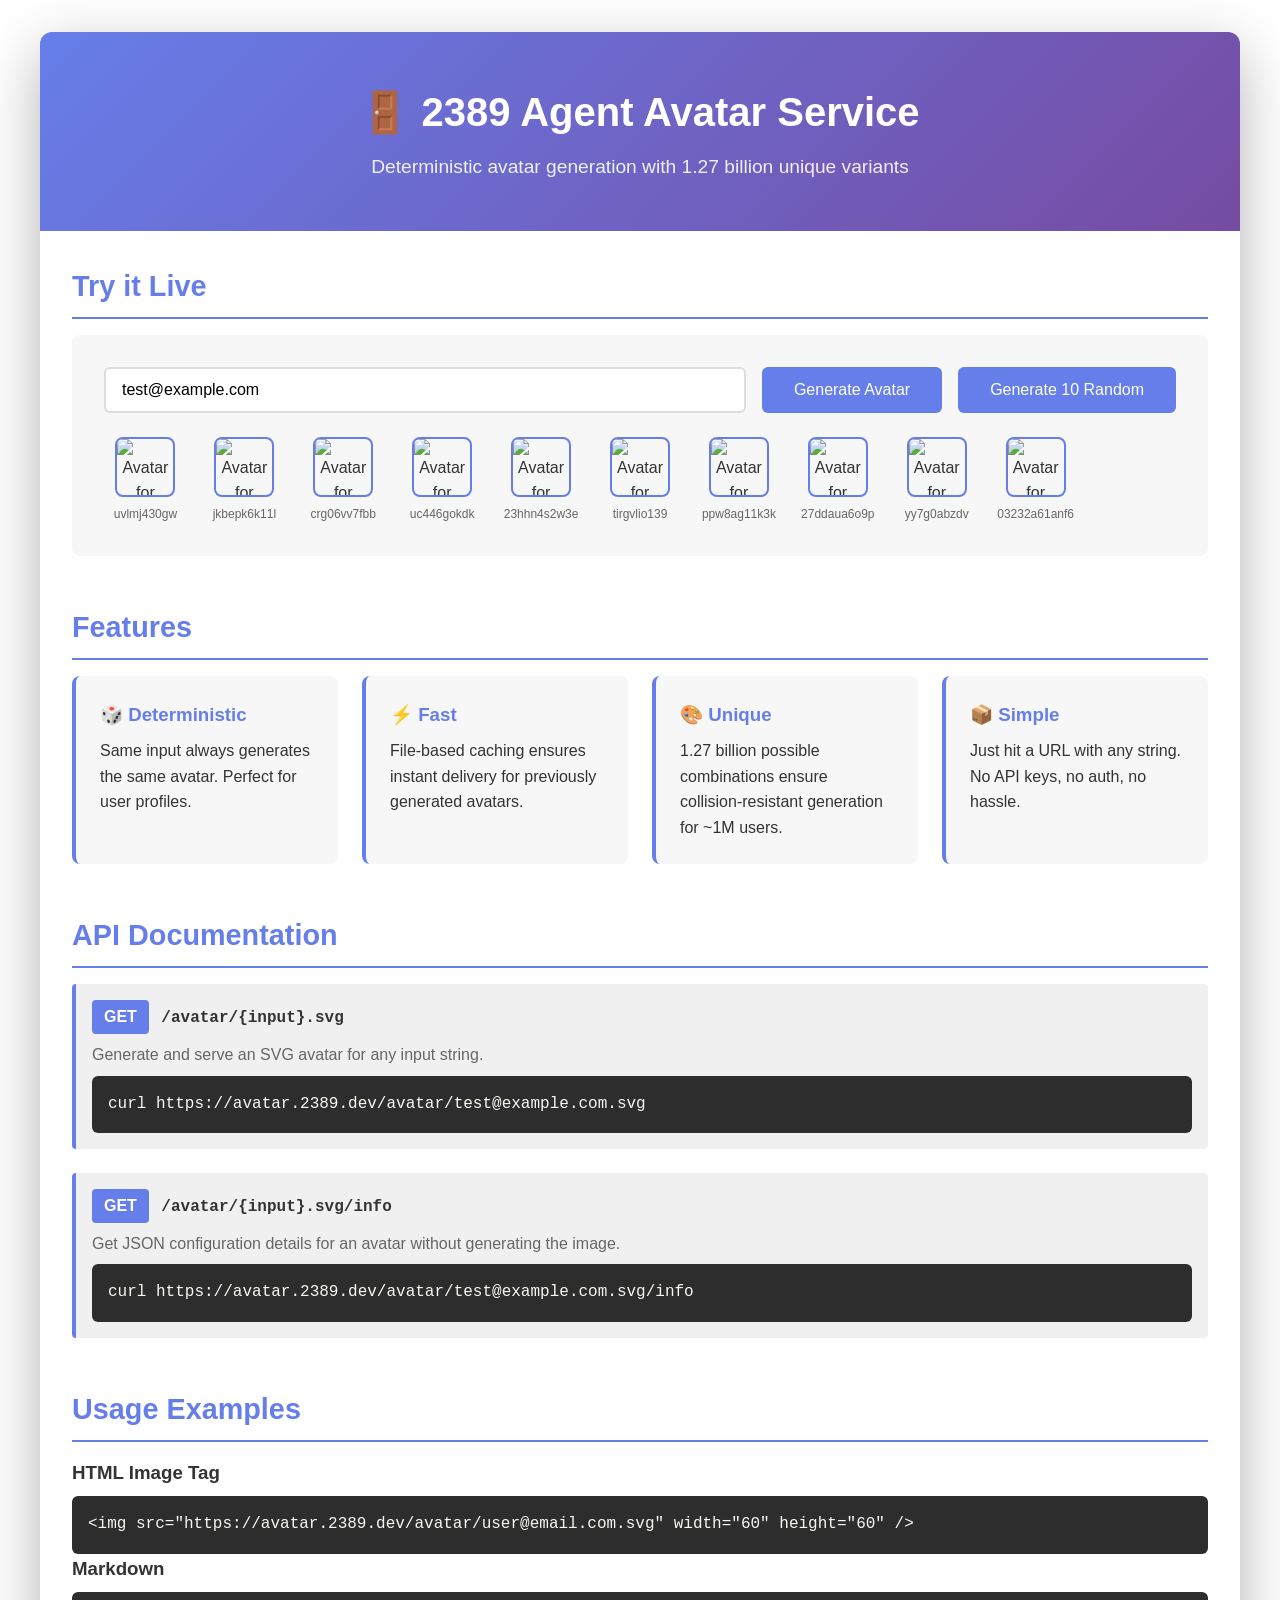
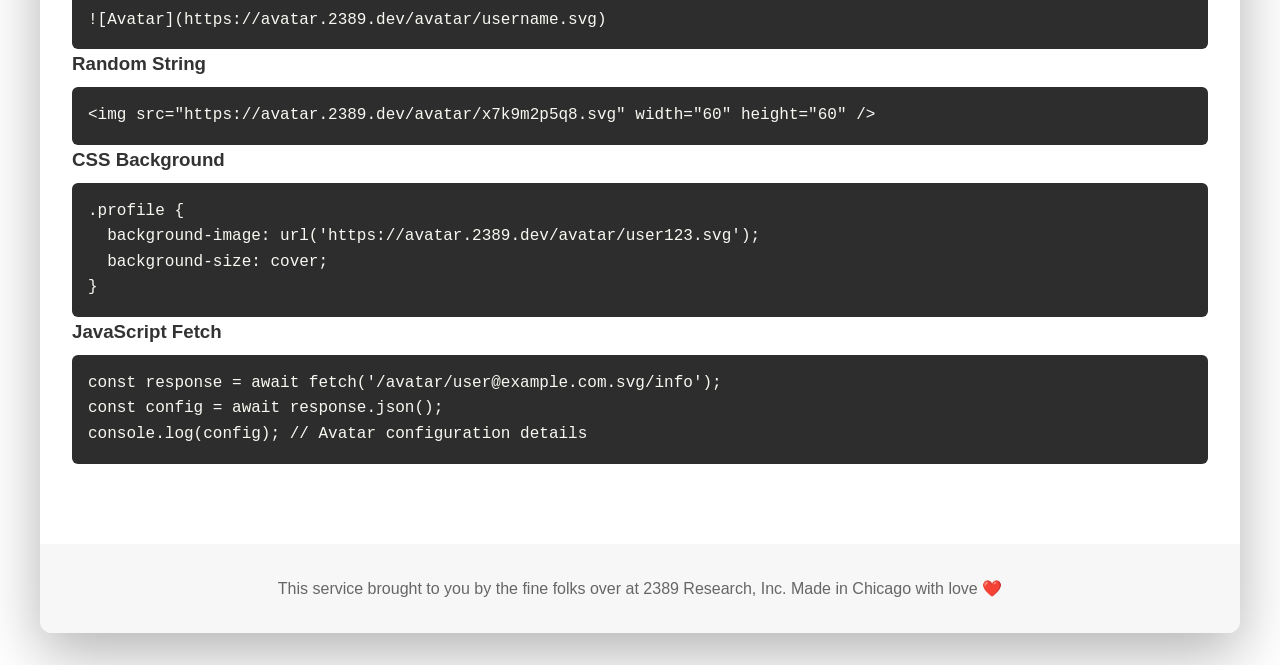
==== static/index.html @ 90043bce "🚪✨ Add sexy landing page and static file support to avatar service - **app.py**: Updated service bra" ====
<!DOCTYPE html>
<html lang="en">
<head>
    <meta charset="UTF-8">
    <meta name="viewport" content="width=device-width, initial-scale=1.0">
    <title>2389 Agent Avatar Service</title>
    <style>
        * {
            margin: 0;
            padding: 0;
            box-sizing: border-box;
        }

        body {
            font-family: -apple-system, BlinkMacSystemFont, 'Segoe UI', Roboto, Oxygen, Ubuntu, Cantarell, sans-serif;
            line-height: 1.6;
            color: #333;
            background: url('https://2389.ai/imgs/bg/checkerboard-2.svg');
            background-size: cover;
            background-attachment: fixed;
            min-height: 100vh;
            padding: 2rem;
        }

        .container {
            max-width: 1200px;
            margin: 0 auto;
            background: white;
            border-radius: 12px;
            box-shadow: 0 20px 60px rgba(0, 0, 0, 0.3);
            overflow: hidden;
        }

        header {
            background: linear-gradient(135deg, #667eea 0%, #764ba2 100%);
            color: white;
            padding: 3rem 2rem;
            text-align: center;
        }

        h1 {
            font-size: 2.5rem;
            margin-bottom: 0.5rem;
        }

        .tagline {
            font-size: 1.2rem;
            opacity: 0.9;
        }

        .content {
            padding: 2rem;
        }

        section {
            margin-bottom: 3rem;
        }

        h2 {
            color: #667eea;
            margin-bottom: 1rem;
            font-size: 1.8rem;
            border-bottom: 2px solid #667eea;
            padding-bottom: 0.5rem;
        }

        .demo-section {
            background: #f7f7f7;
            padding: 2rem;
            border-radius: 8px;
            margin-top: 1rem;
        }

        .input-group {
            display: flex;
            gap: 1rem;
            margin-bottom: 1.5rem;
            flex-wrap: wrap;
        }

        input[type="text"] {
            flex: 1;
            min-width: 250px;
            padding: 0.75rem 1rem;
            border: 2px solid #ddd;
            border-radius: 6px;
            font-size: 1rem;
        }

        input[type="text"]:focus {
            outline: none;
            border-color: #667eea;
        }

        button {
            padding: 0.75rem 2rem;
            background: #667eea;
            color: white;
            border: none;
            border-radius: 6px;
            font-size: 1rem;
            cursor: pointer;
            transition: background 0.3s;
        }

        button:hover {
            background: #5568d3;
        }

        .avatar-display {
            display: grid;
            grid-template-columns: repeat(auto-fill, minmax(80px, 1fr));
            gap: 1rem;
            margin-top: 1.5rem;
        }

        .avatar-item {
            text-align: center;
        }

        .avatar-item img {
            width: 60px;
            height: 60px;
            border: 2px solid #667eea;
            border-radius: 8px;
            display: block;
            margin: 0 auto 0.5rem;
        }

        .avatar-item small {
            display: block;
            color: #666;
            font-size: 0.75rem;
            word-break: break-all;
        }

        .endpoint {
            background: #f0f0f0;
            padding: 1rem;
            border-left: 4px solid #667eea;
            margin-bottom: 1.5rem;
            border-radius: 4px;
        }

        .endpoint-method {
            display: inline-block;
            background: #667eea;
            color: white;
            padding: 0.25rem 0.75rem;
            border-radius: 4px;
            font-weight: bold;
            margin-right: 0.5rem;
        }

        .endpoint-path {
            font-family: 'Courier New', monospace;
            font-weight: bold;
            color: #333;
        }

        .endpoint-desc {
            margin-top: 0.5rem;
            color: #666;
        }

        code {
            background: #f4f4f4;
            padding: 0.2rem 0.5rem;
            border-radius: 3px;
            font-family: 'Courier New', monospace;
            color: #e83e8c;
        }

        pre {
            background: #2d2d2d;
            color: #f8f8f2;
            padding: 1rem;
            border-radius: 6px;
            overflow-x: auto;
            margin-top: 0.5rem;
        }

        pre code {
            background: none;
            color: #f8f8f2;
            padding: 0;
        }

        .features {
            display: grid;
            grid-template-columns: repeat(auto-fit, minmax(250px, 1fr));
            gap: 1.5rem;
            margin-top: 1rem;
        }

        .feature {
            background: #f7f7f7;
            padding: 1.5rem;
            border-radius: 8px;
            border-left: 4px solid #667eea;
        }

        .feature h3 {
            color: #667eea;
            margin-bottom: 0.5rem;
        }

        footer {
            text-align: center;
            padding: 2rem;
            background: #f7f7f7;
            color: #666;
        }
    </style>
</head>
<body>
    <div class="container">
        <header>
            <h1>🚪 2389 Agent Avatar Service</h1>
            <p class="tagline">Deterministic avatar generation with 1.27 billion unique variants</p>
        </header>

        <div class="content">
            <section id="demo">
                <h2>Try it Live</h2>
                <div class="demo-section">
                    <div class="input-group">
                        <input type="text" id="inputString" placeholder="Enter email, username, or any string..." value="test@example.com">
                        <button onclick="generateAvatar()">Generate Avatar</button>
                        <button onclick="generateMultiple()">Generate 10 Random</button>
                    </div>
                    <div id="avatarDisplay" class="avatar-display"></div>
                </div>
            </section>

            <section id="features">
                <h2>Features</h2>
                <div class="features">
                    <div class="feature">
                        <h3>🎲 Deterministic</h3>
                        <p>Same input always generates the same avatar. Perfect for user profiles.</p>
                    </div>
                    <div class="feature">
                        <h3>⚡ Fast</h3>
                        <p>File-based caching ensures instant delivery for previously generated avatars.</p>
                    </div>
                    <div class="feature">
                        <h3>🎨 Unique</h3>
                        <p>1.27 billion possible combinations ensure collision-resistant generation for ~1M users.</p>
                    </div>
                    <div class="feature">
                        <h3>📦 Simple</h3>
                        <p>Just hit a URL with any string. No API keys, no auth, no hassle.</p>
                    </div>
                </div>
            </section>

            <section id="api">
                <h2>API Documentation</h2>

                <div class="endpoint">
                    <div>
                        <span class="endpoint-method">GET</span>
                        <span class="endpoint-path">/avatar/{input}.svg</span>
                    </div>
                    <div class="endpoint-desc">
                        Generate and serve an SVG avatar for any input string.
                    </div>
                    <pre><code>curl https://avatar.2389.dev/avatar/test@example.com.svg</code></pre>
                </div>

                <div class="endpoint">
                    <div>
                        <span class="endpoint-method">GET</span>
                        <span class="endpoint-path">/avatar/{input}.svg/info</span>
                    </div>
                    <div class="endpoint-desc">
                        Get JSON configuration details for an avatar without generating the image.
                    </div>
                    <pre><code>curl https://avatar.2389.dev/avatar/test@example.com.svg/info</code></pre>
                </div>
            </section>

            <section id="usage">
                <h2>Usage Examples</h2>

                <h3>HTML Image Tag</h3>
                <pre><code>&lt;img src="https://avatar.2389.dev/avatar/user@email.com.svg" width="60" height="60" /&gt;</code></pre>

                <h3>Markdown</h3>
                <pre><code>![Avatar](https://avatar.2389.dev/avatar/username.svg)</code></pre>

                <h3>Random String</h3>
                <pre><code>&lt;img src="https://avatar.2389.dev/avatar/x7k9m2p5q8.svg" width="60" height="60" /&gt;</code></pre>

                <h3>CSS Background</h3>
                <pre><code>.profile {
  background-image: url('https://avatar.2389.dev/avatar/user123.svg');
  background-size: cover;
}</code></pre>

                <h3>JavaScript Fetch</h3>
                <pre><code>const response = await fetch('/avatar/user@example.com.svg/info');
const config = await response.json();
console.log(config); // Avatar configuration details</code></pre>
            </section>
        </div>

        <footer>
            <p>This service brought to you by the fine folks over at 2389 Research, Inc. Made in Chicago with love ❤️</p>
        </footer>
    </div>

    <script>
        function generateAvatar() {
            const input = document.getElementById('inputString').value || 'test@example.com';
            const display = document.getElementById('avatarDisplay');

            display.innerHTML = `
                <div class="avatar-item">
                    <img src="/avatar/${encodeURIComponent(input)}.svg" alt="Avatar for ${input}">
                    <small>${input}</small>
                </div>
            `;
        }

        function generateMultiple() {
            const display = document.getElementById('avatarDisplay');

            // Generate 10 random strings
            const inputs = Array.from({length: 10}, () => {
                return Math.random().toString(36).substring(2, 15);
            });

            display.innerHTML = inputs.map(input => `
                <div class="avatar-item">
                    <img src="/avatar/${encodeURIComponent(input)}.svg" alt="Avatar for ${input}">
                    <small>${input}</small>
                </div>
            `).join('');
        }

        // Generate initial avatars on load
        window.addEventListener('load', generateMultiple);
    </script>
</body>
</html>
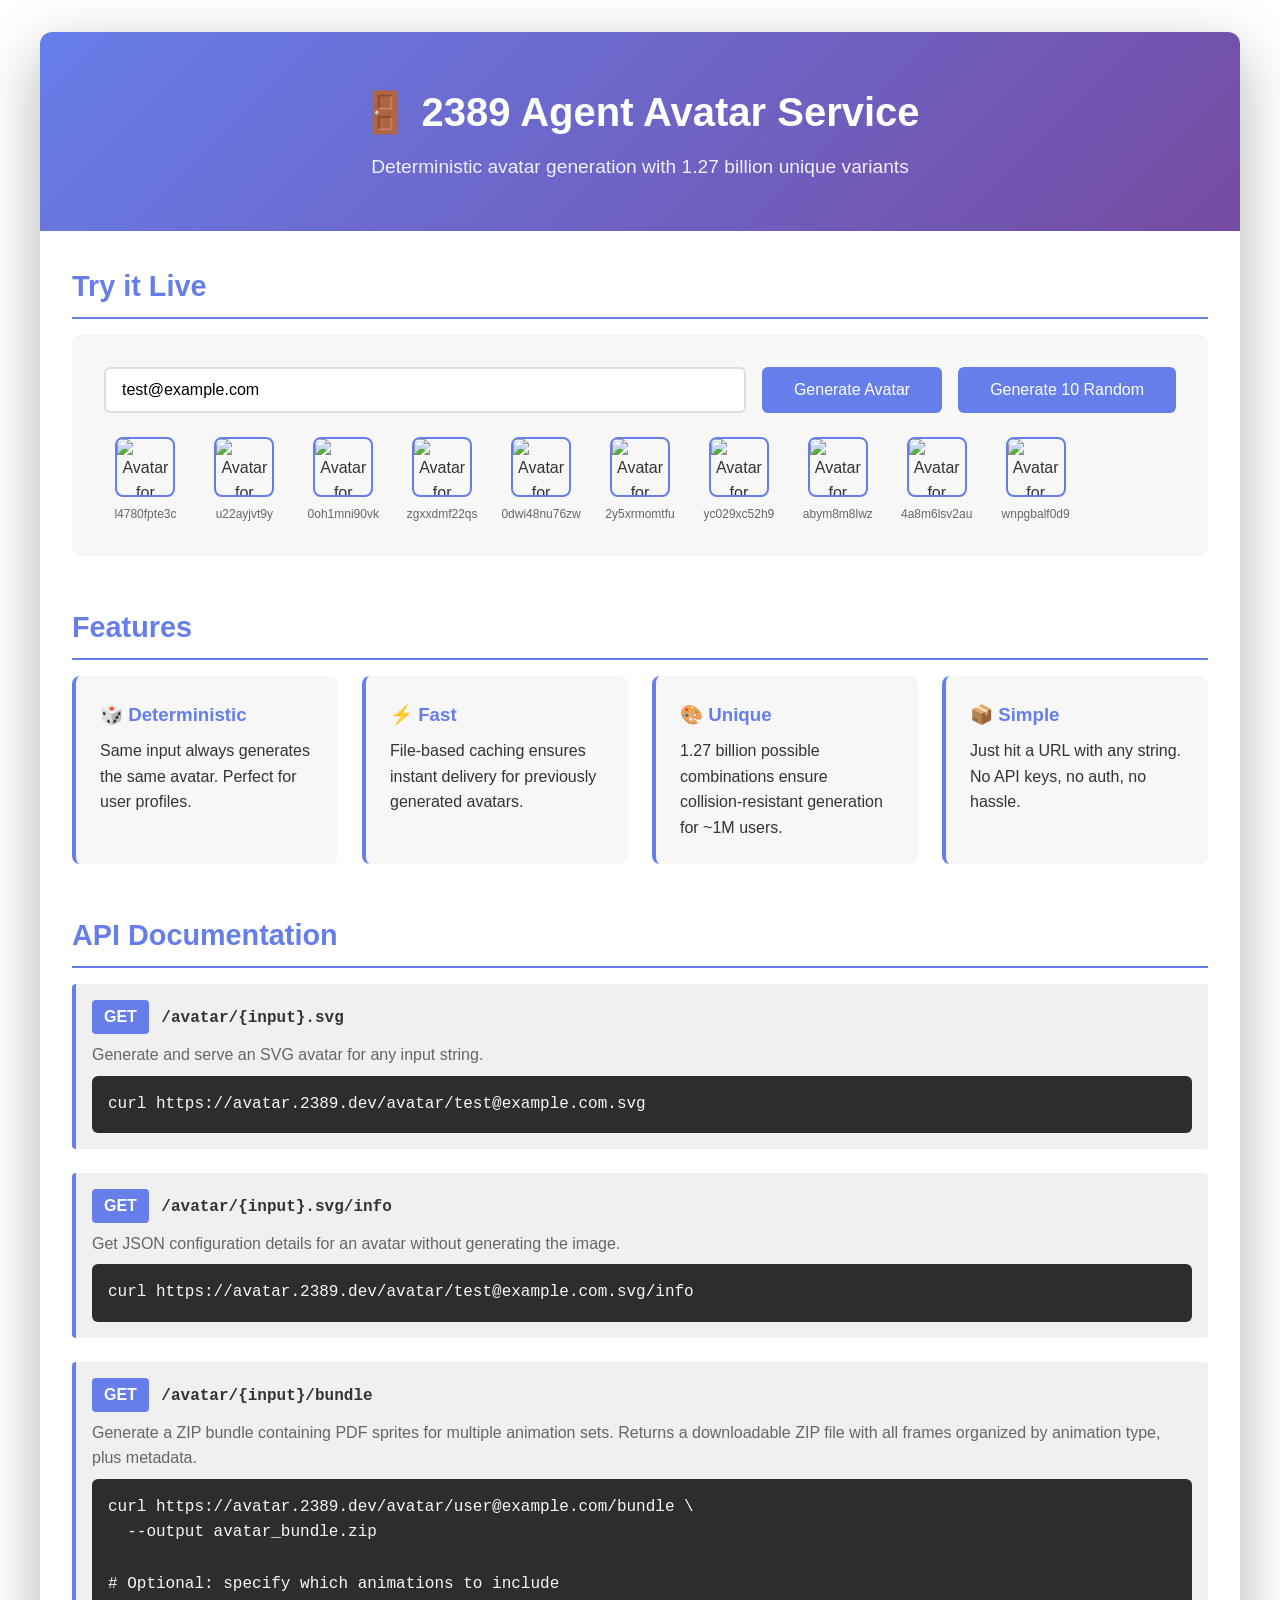
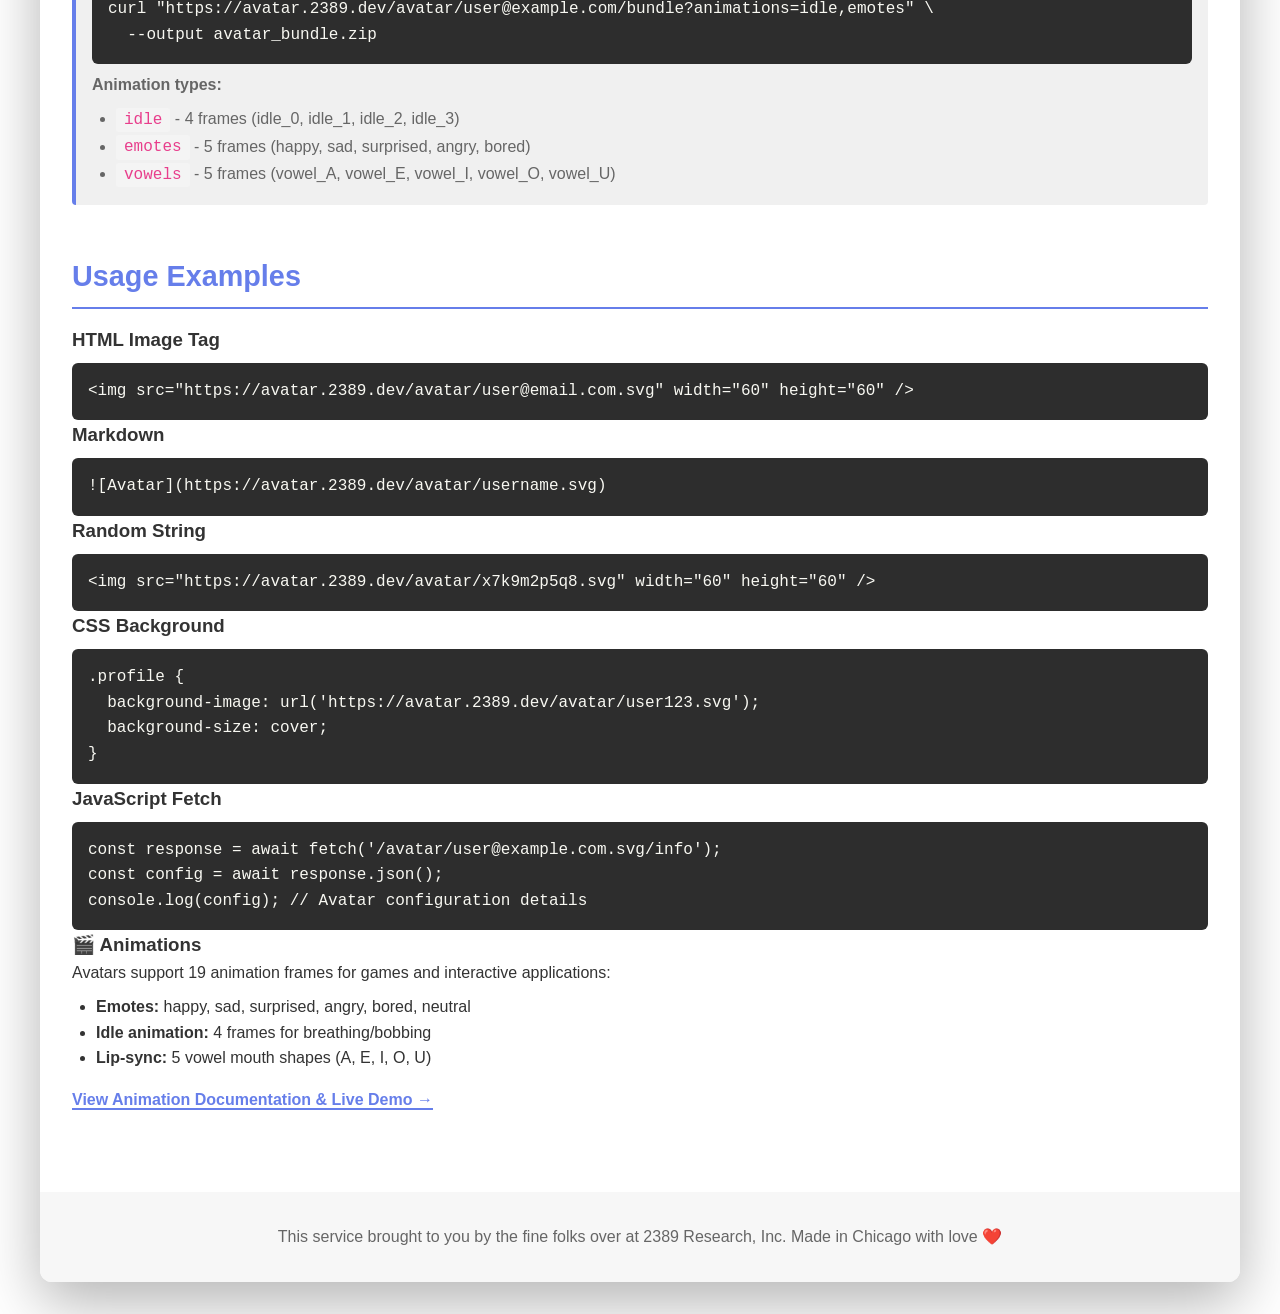
==== commit 80be5d14: "Add complete animation system with 19 frames and GET bundle endpoint Implement comprehensive animati" ====
--- a/static/index.html
+++ b/static/index.html
@@ -211,6 +211,35 @@
             background: #f7f7f7;
             color: #666;
         }
+
+        @keyframes breathe {
+            0%, 100% { transform: scaleY(1); }
+            50% { transform: scaleY(1.05); }
+        }
+
+        @keyframes bounce {
+            0%, 100% { transform: translateY(0); }
+            50% { transform: translateY(-10px); }
+        }
+
+        .breathing {
+            animation: breathe 2s ease-in-out infinite;
+            transform-origin: bottom;
+        }
+
+        .bouncing {
+            animation: bounce 1s ease-in-out infinite;
+        }
+
+        @keyframes fadeSwap {
+            0% { opacity: 1; }
+            50% { opacity: 0.3; }
+            100% { opacity: 1; }
+        }
+
+        .swapping {
+            animation: fadeSwap 0.3s ease-in-out;
+        }
     </style>
 </head>
 <body>
@@ -279,6 +308,30 @@
                     </div>
                     <pre><code>curl https://avatar.2389.dev/avatar/test@example.com.svg/info</code></pre>
                 </div>
+
+                <div class="endpoint">
+                    <div>
+                        <span class="endpoint-method">GET</span>
+                        <span class="endpoint-path">/avatar/{input}/bundle</span>
+                    </div>
+                    <div class="endpoint-desc">
+                        Generate a ZIP bundle containing PDF sprites for multiple animation sets. Returns a downloadable ZIP file with all frames organized by animation type, plus metadata.
+                    </div>
+                    <pre><code>curl https://avatar.2389.dev/avatar/user@example.com/bundle \
+  --output avatar_bundle.zip
+
+# Optional: specify which animations to include
+curl "https://avatar.2389.dev/avatar/user@example.com/bundle?animations=idle,emotes" \
+  --output avatar_bundle.zip</code></pre>
+                    <div class="endpoint-desc" style="margin-top: 0.5rem;">
+                        <strong>Animation types:</strong>
+                        <ul style="margin-left: 1.5rem; margin-top: 0.5rem;">
+                            <li><code>idle</code> - 4 frames (idle_0, idle_1, idle_2, idle_3)</li>
+                            <li><code>emotes</code> - 5 frames (happy, sad, surprised, angry, bored)</li>
+                            <li><code>vowels</code> - 5 frames (vowel_A, vowel_E, vowel_I, vowel_O, vowel_U)</li>
+                        </ul>
+                    </div>
+                </div>
             </section>
 
             <section id="usage">
@@ -303,6 +356,15 @@
                 <pre><code>const response = await fetch('/avatar/user@example.com.svg/info');
 const config = await response.json();
 console.log(config); // Avatar configuration details</code></pre>
+
+                <h3>🎬 Animations</h3>
+                <p>Avatars support 19 animation frames for games and interactive applications:</p>
+                <ul style="margin-left: 1.5rem; margin-top: 0.5rem; margin-bottom: 1rem;">
+                    <li><strong>Emotes:</strong> happy, sad, surprised, angry, bored, neutral</li>
+                    <li><strong>Idle animation:</strong> 4 frames for breathing/bobbing</li>
+                    <li><strong>Lip-sync:</strong> 5 vowel mouth shapes (A, E, I, O, U)</li>
+                </ul>
+                <p><strong><a href="/animations.html" style="color: #667eea; text-decoration: none; border-bottom: 2px solid #667eea;">View Animation Documentation & Live Demo →</a></strong></p>
             </section>
         </div>
 
@@ -340,8 +402,10 @@
             `).join('');
         }
 
-        // Generate initial avatars on load
-        window.addEventListener('load', generateMultiple);
+        // Generate random avatars on load
+        window.addEventListener('load', () => {
+            generateMultiple();
+        });
     </script>
 </body>
 </html>
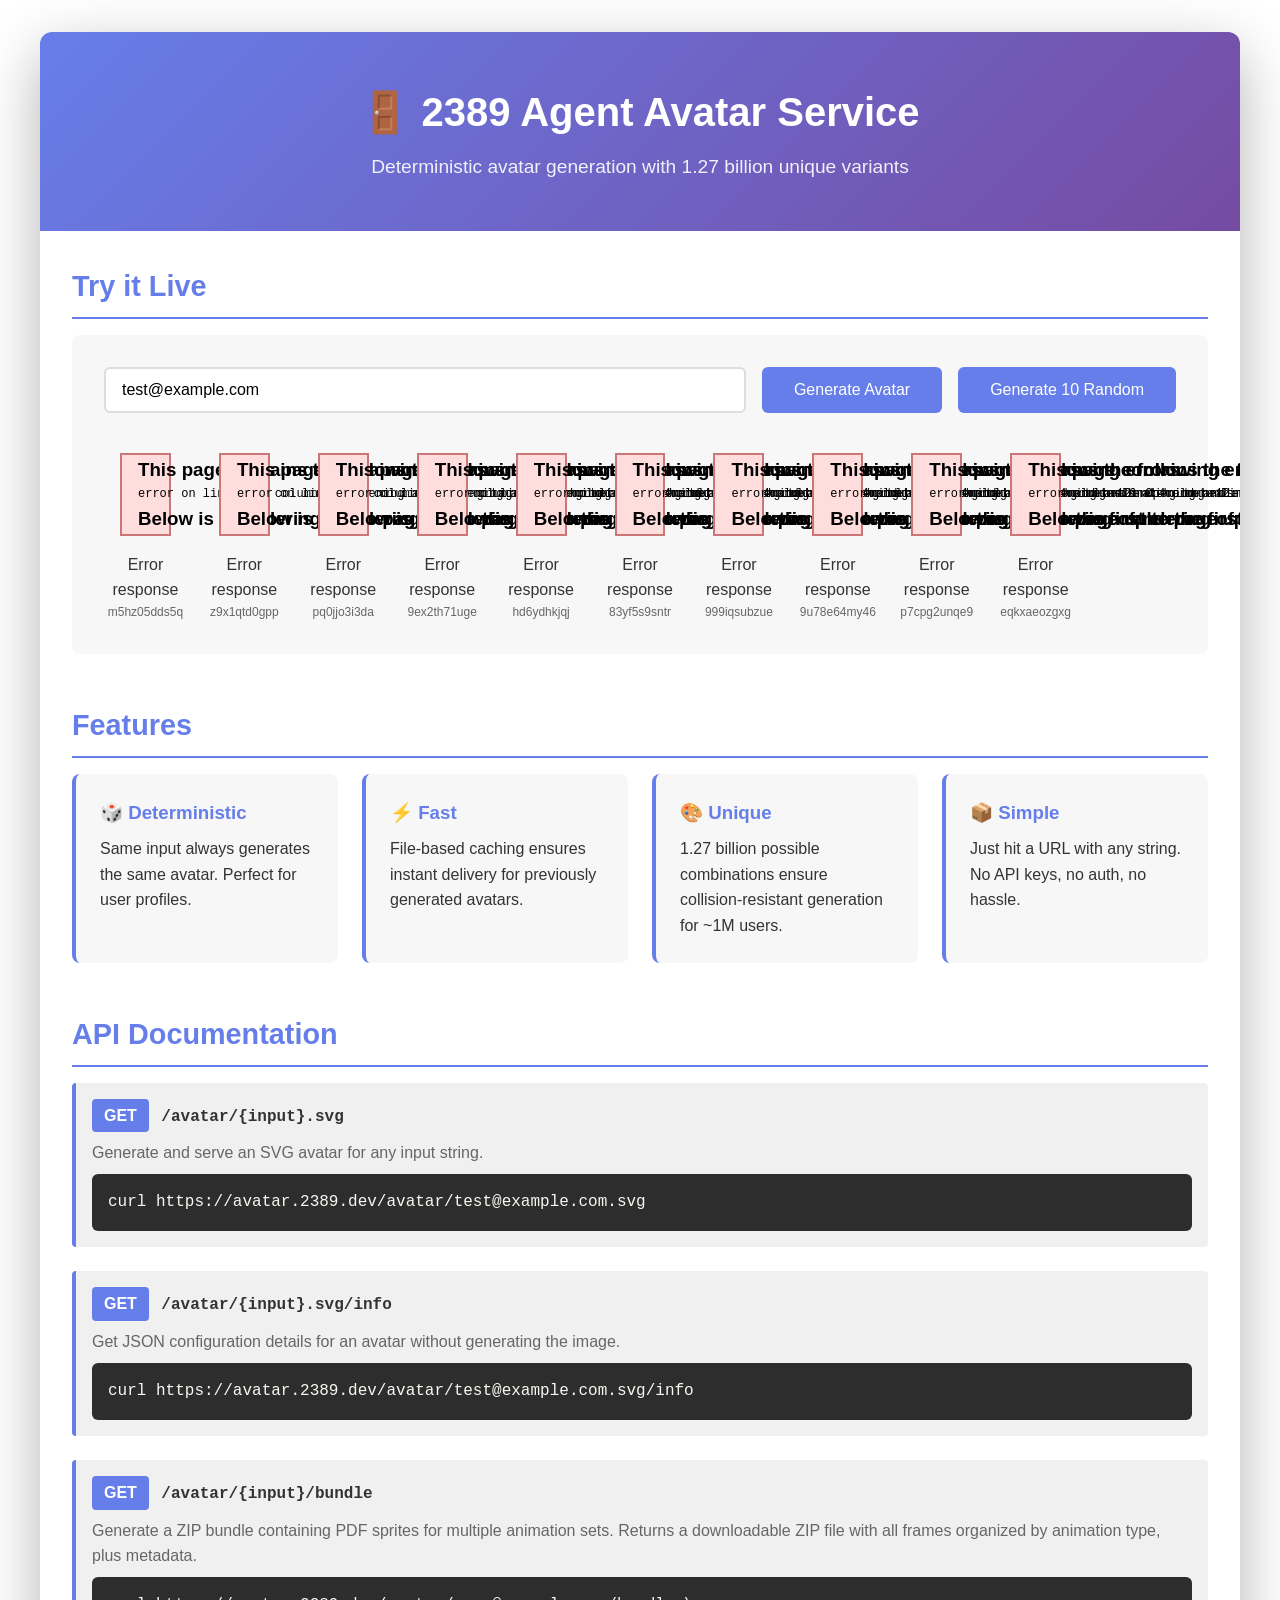
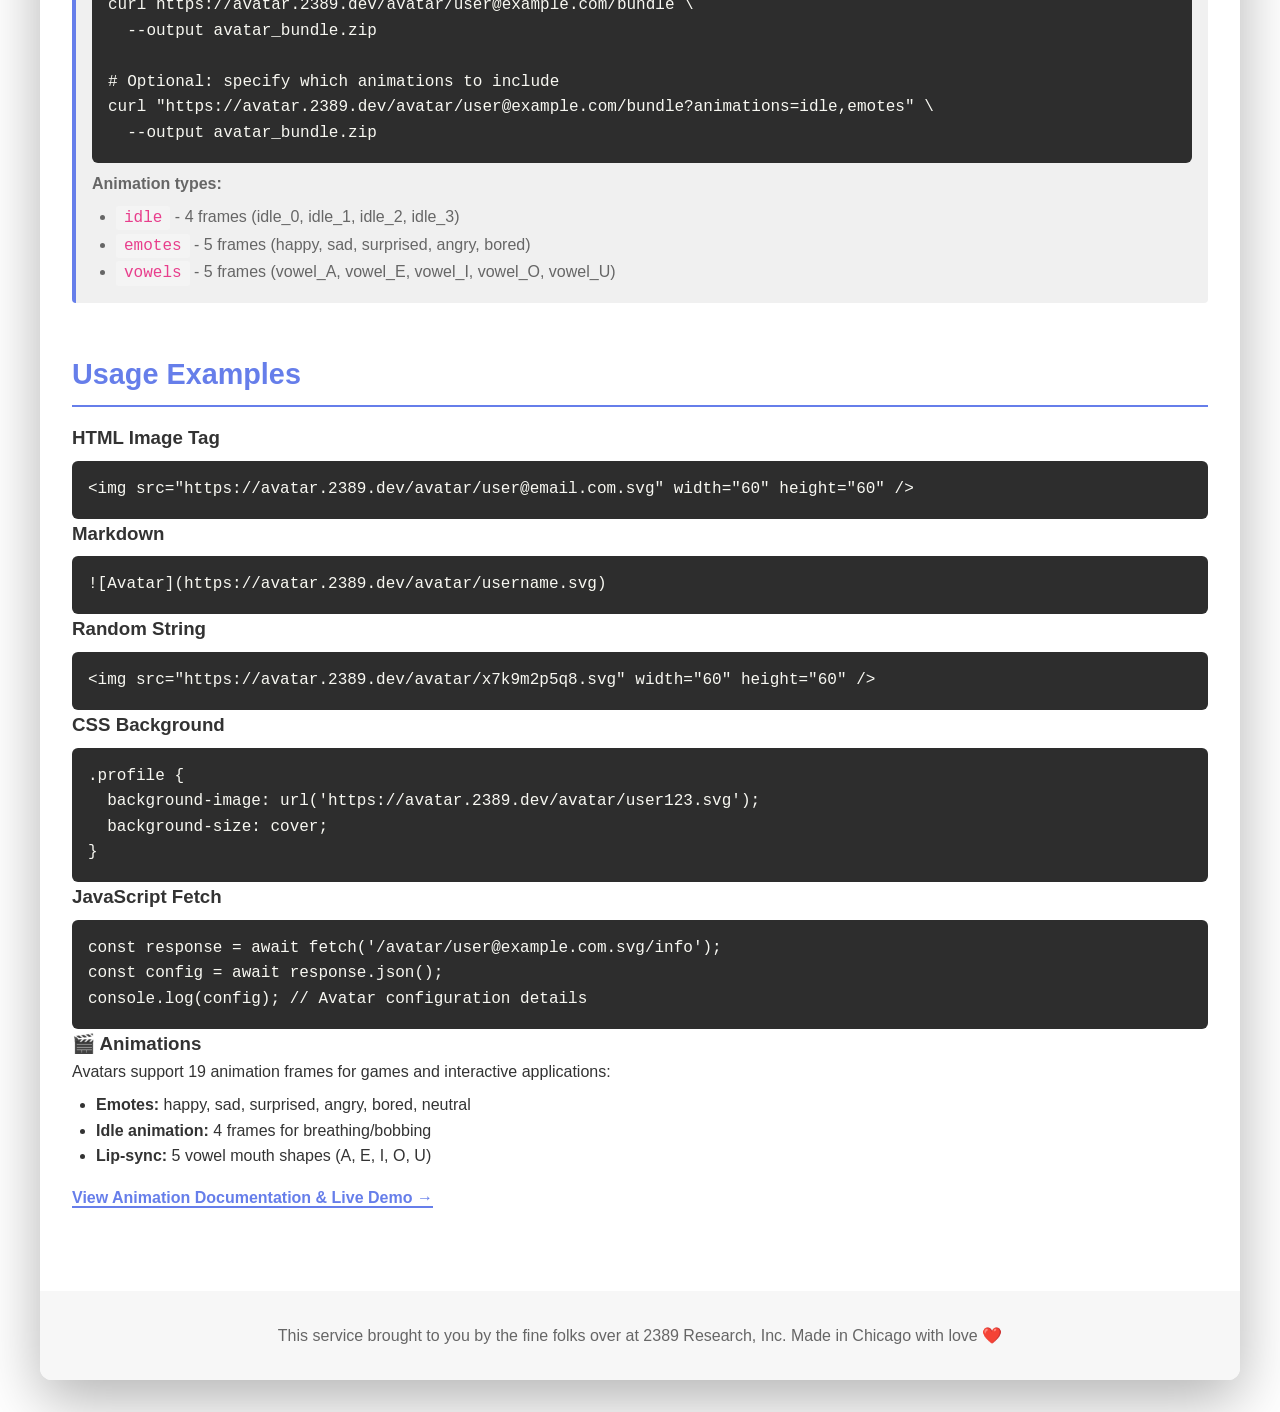
==== commit ffda39d8: "Fix SVG inlining and CSS selector preservation This commit fixes critical issues with universal SVG " ====
--- a/static/index.html
+++ b/static/index.html
@@ -374,19 +374,34 @@
     </div>
 
     <script>
-        function generateAvatar() {
+        async function generateAvatar() {
             const input = document.getElementById('inputString').value || 'test@example.com';
             const display = document.getElementById('avatarDisplay');
 
-            display.innerHTML = `
-                <div class="avatar-item">
-                    <img src="/avatar/${encodeURIComponent(input)}.svg" alt="Avatar for ${input}">
-                    <small>${input}</small>
-                </div>
-            `;
-        }
-
-        function generateMultiple() {
+            // Fetch and inline SVG
+            const response = await fetch(`/avatar/${encodeURIComponent(input)}.svg`);
+            const svgText = await response.text();
+
+            // Create container
+            const container = document.createElement('div');
+            container.className = 'avatar-item';
+
+            // Parse SVG using DOMParser to avoid HTML entity escaping
+            const parser = new DOMParser();
+            const svgDoc = parser.parseFromString(svgText, 'image/svg+xml');
+            const svgElement = svgDoc.documentElement;
+
+            container.appendChild(svgElement);
+
+            const label = document.createElement('small');
+            label.textContent = input;
+            container.appendChild(label);
+
+            display.innerHTML = '';
+            display.appendChild(container);
+        }
+
+        async function generateMultiple() {
             const display = document.getElementById('avatarDisplay');
 
             // Generate 10 random strings
@@ -394,12 +409,30 @@
                 return Math.random().toString(36).substring(2, 15);
             });
 
-            display.innerHTML = inputs.map(input => `
-                <div class="avatar-item">
-                    <img src="/avatar/${encodeURIComponent(input)}.svg" alt="Avatar for ${input}">
-                    <small>${input}</small>
-                </div>
-            `).join('');
+            // Fetch and inline all SVGs using DOMParser
+            const parser = new DOMParser();
+            const avatarPromises = inputs.map(async input => {
+                const response = await fetch(`/avatar/${encodeURIComponent(input)}.svg`);
+                const svgText = await response.text();
+
+                // Parse SVG to avoid HTML entity escaping
+                const svgDoc = parser.parseFromString(svgText, 'image/svg+xml');
+                const svgElement = svgDoc.documentElement;
+
+                const container = document.createElement('div');
+                container.className = 'avatar-item';
+                container.appendChild(svgElement);
+
+                const label = document.createElement('small');
+                label.textContent = input;
+                container.appendChild(label);
+
+                return container;
+            });
+
+            const avatarElements = await Promise.all(avatarPromises);
+            display.innerHTML = '';
+            avatarElements.forEach(el => display.appendChild(el));
         }
 
         // Generate random avatars on load
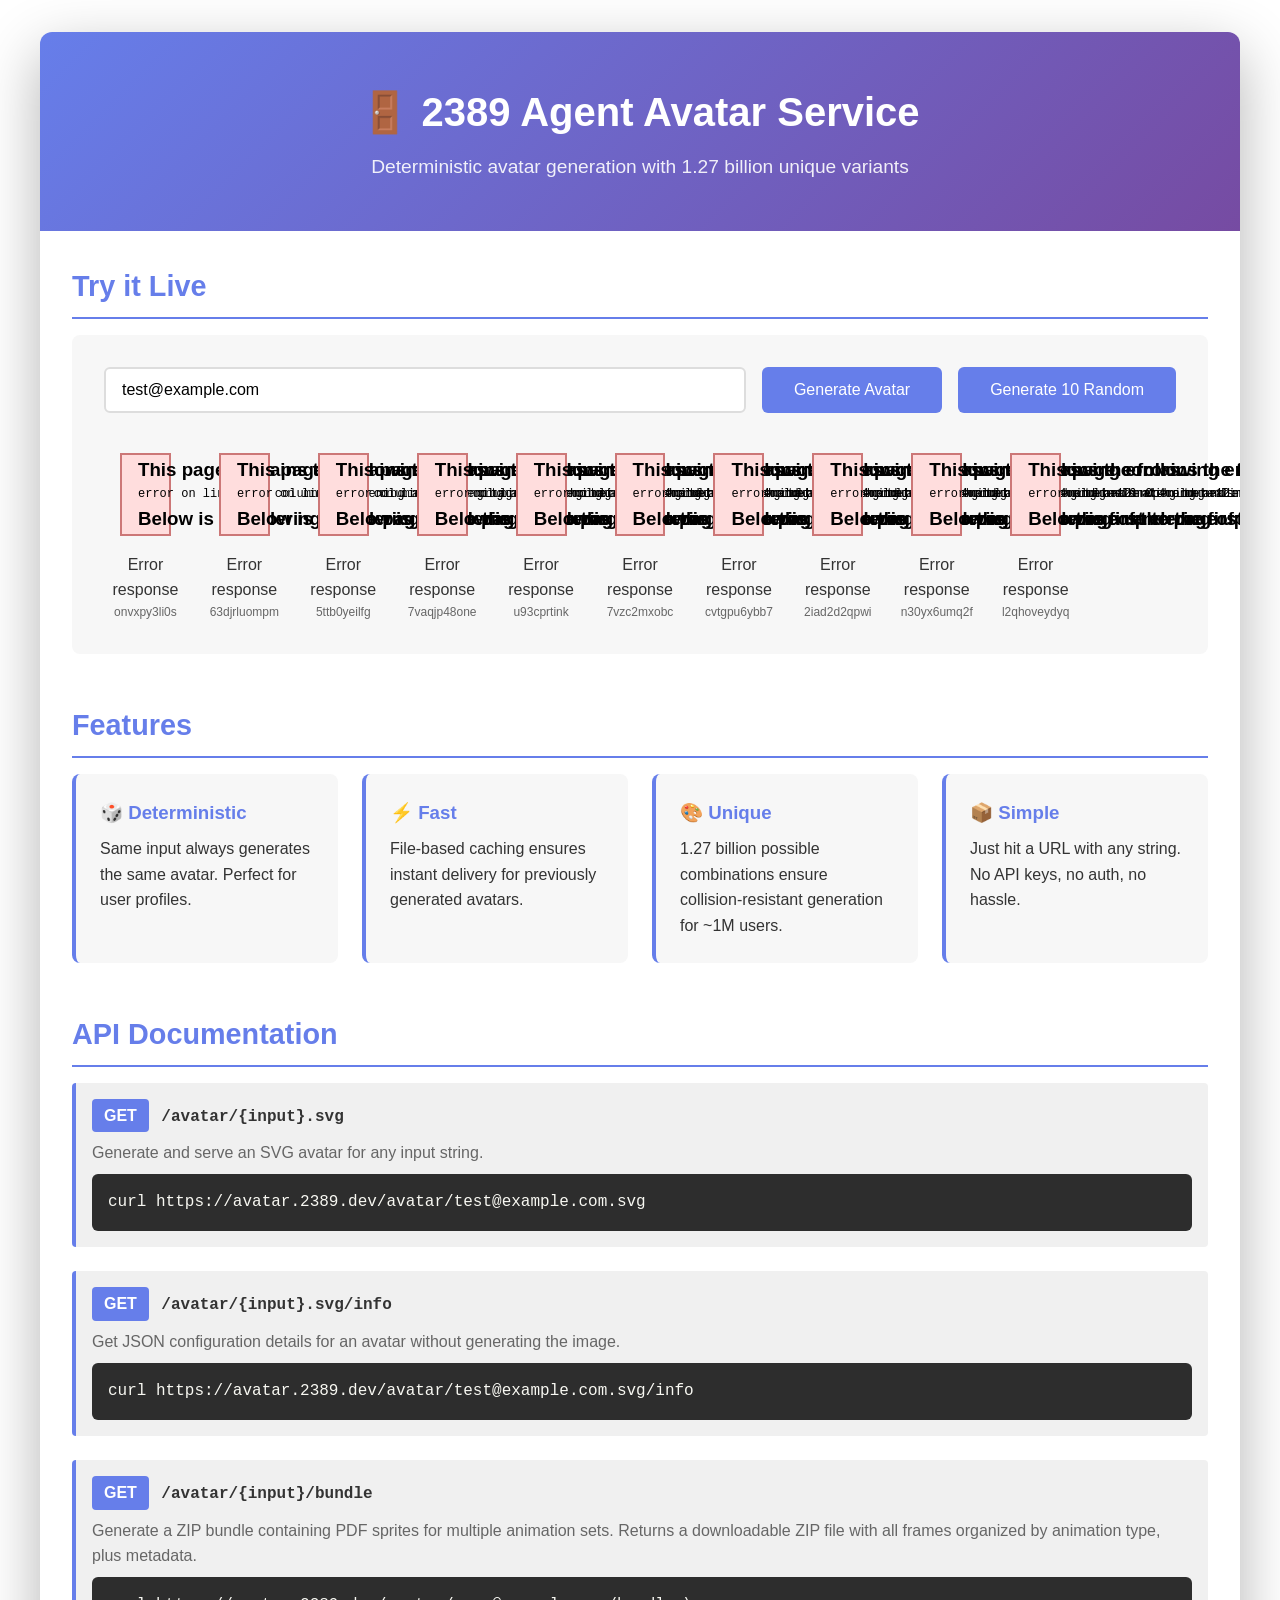
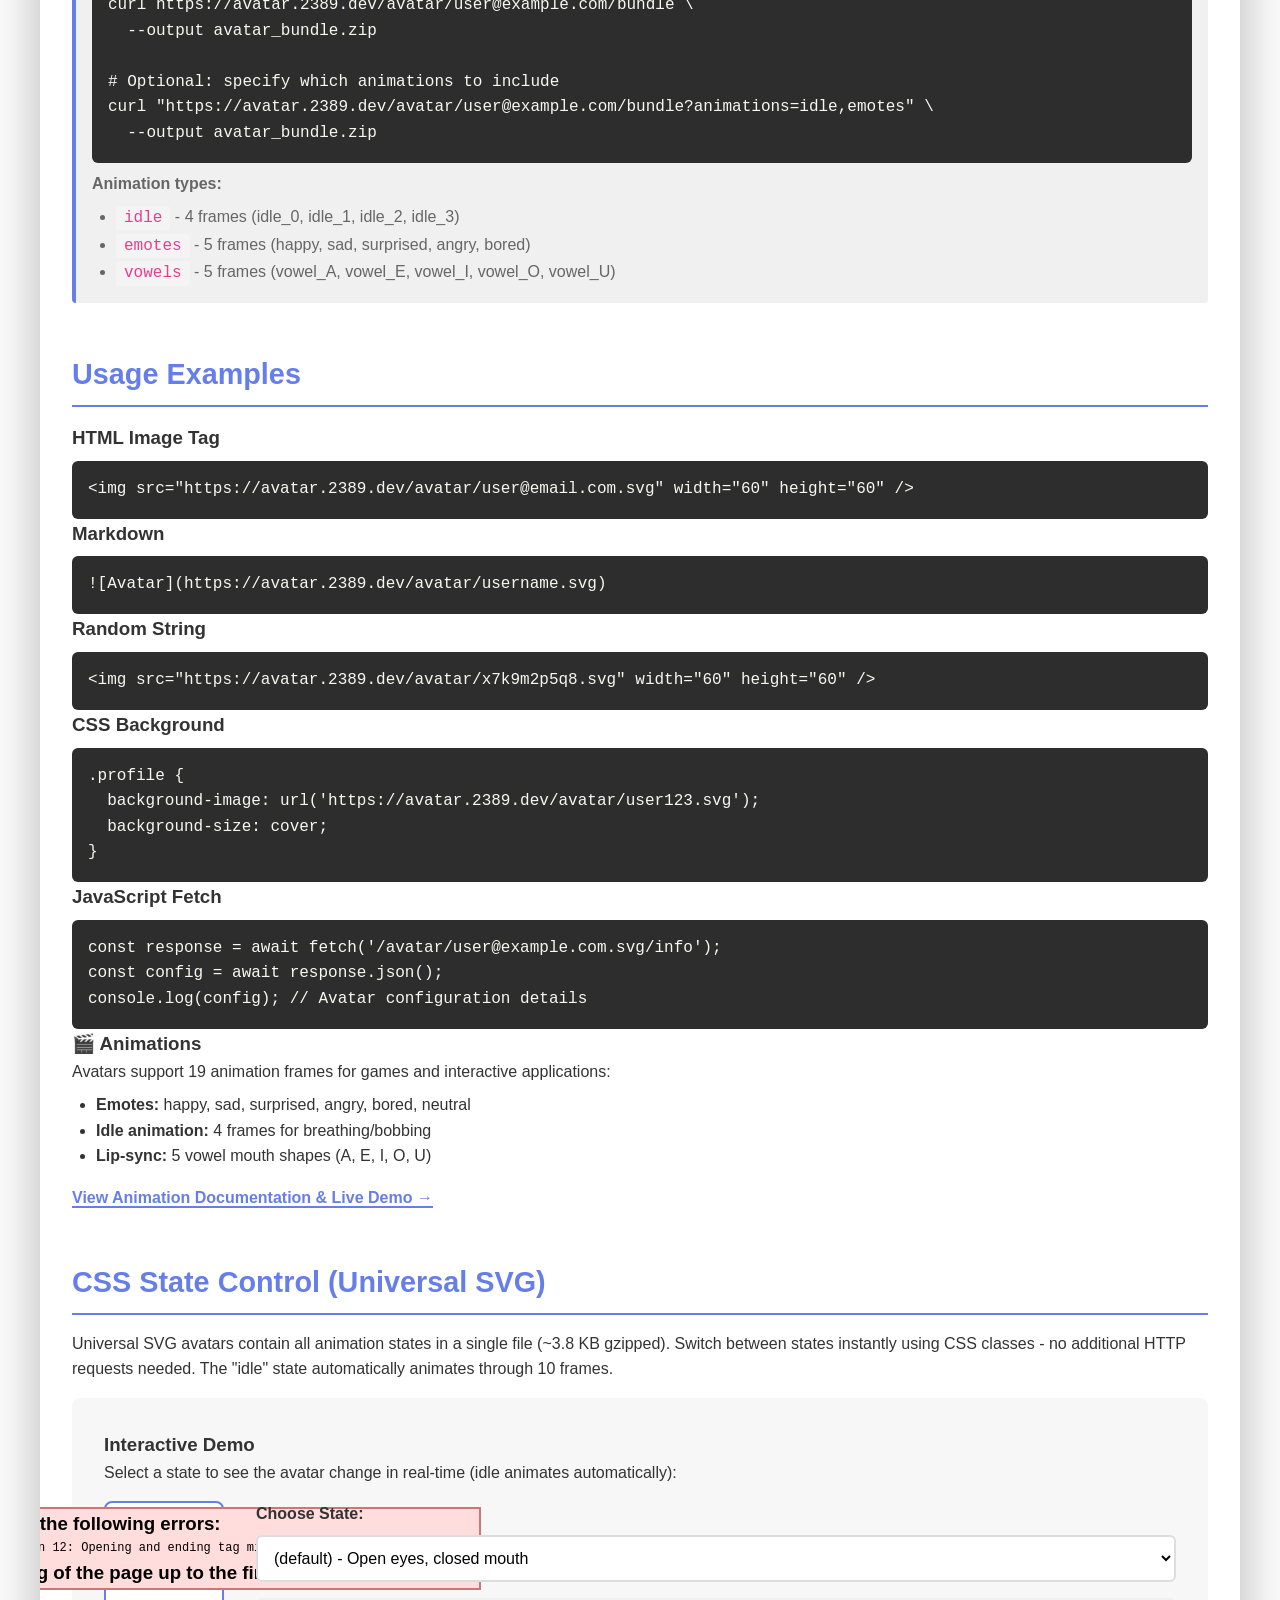
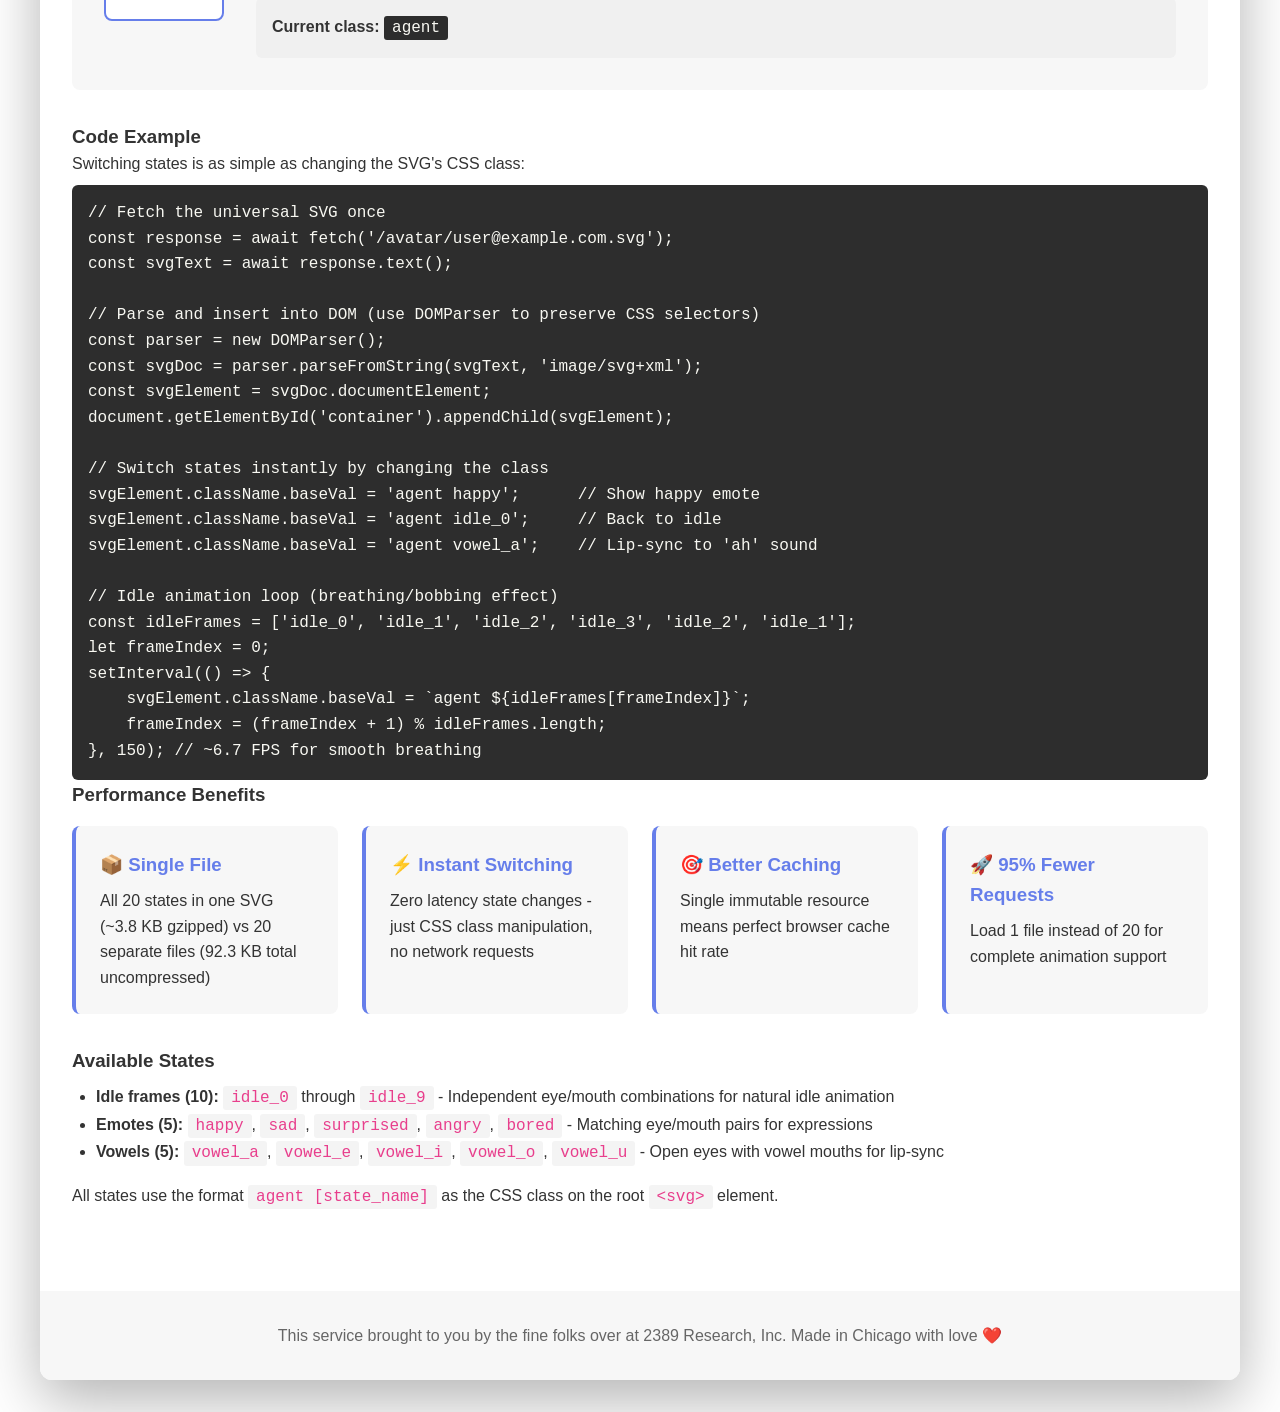
==== commit 52fe12e2: "Optimize CSS and add automatic idle animation with rounded body corners Major improvements to avatar" ====
--- a/static/index.html
+++ b/static/index.html
@@ -366,6 +366,105 @@
                 </ul>
                 <p><strong><a href="/animations.html" style="color: #667eea; text-decoration: none; border-bottom: 2px solid #667eea;">View Animation Documentation & Live Demo →</a></strong></p>
             </section>
+
+            <section id="css-control">
+                <h2>CSS State Control (Universal SVG)</h2>
+                <p>Universal SVG avatars contain all animation states in a single file (~3.8 KB gzipped). Switch between states instantly using CSS classes - no additional HTTP requests needed. The "idle" state automatically animates through 10 frames.</p>
+
+                <div class="demo-section">
+                    <h3>Interactive Demo</h3>
+                    <p style="margin-bottom: 1rem;">Select a state to see the avatar change in real-time (idle animates automatically):</p>
+
+                    <div style="display: flex; gap: 2rem; align-items: flex-start; flex-wrap: wrap;">
+                        <div style="flex: 0 0 auto;">
+                            <div id="cssAvatarContainer" style="display: flex; align-items: center; justify-content: center; width: 120px; height: 120px; border: 2px solid #667eea; border-radius: 8px; padding: 0.5rem; background: white;"></div>
+                        </div>
+
+                        <div style="flex: 1; min-width: 250px;">
+                            <label for="stateSelect" style="display: block; margin-bottom: 0.5rem; font-weight: bold;">Choose State:</label>
+                            <select id="stateSelect" style="width: 100%; padding: 0.75rem; border: 2px solid #ddd; border-radius: 6px; font-size: 1rem; background: white; cursor: pointer;">
+                                <optgroup label="Default">
+                                    <option value="" selected>(default) - Open eyes, closed mouth</option>
+                                </optgroup>
+                                <optgroup label="Animation">
+                                    <option value="idle">idle - Automatic animation (10 frames)</option>
+                                </optgroup>
+                                <optgroup label="Emotes (5 states)">
+                                    <option value="happy">happy - Wide smile</option>
+                                    <option value="sad">sad - Downturned mouth</option>
+                                    <option value="surprised">surprised - Wide eyes, open mouth</option>
+                                    <option value="angry">angry - Furrowed, angry expression</option>
+                                    <option value="bored">bored - Half-closed eyes</option>
+                                </optgroup>
+                                <optgroup label="Vowels (5 states)">
+                                    <option value="vowel_a">vowel_a - Mouth open for 'ah'</option>
+                                    <option value="vowel_e">vowel_e - Mouth wide for 'eh'</option>
+                                    <option value="vowel_i">vowel_i - Mouth narrow for 'ee'</option>
+                                    <option value="vowel_o">vowel_o - Mouth round for 'oh'</option>
+                                    <option value="vowel_u">vowel_u - Mouth pursed for 'oo'</option>
+                                </optgroup>
+                            </select>
+
+                            <div style="margin-top: 1rem; padding: 1rem; background: #f0f0f0; border-radius: 6px;">
+                                <strong>Current class:</strong> <code id="currentClass" style="background: #2d2d2d; color: #f8f8f2; padding: 0.2rem 0.5rem; border-radius: 3px;">agent</code>
+                            </div>
+                        </div>
+                    </div>
+                </div>
+
+                <h3 style="margin-top: 2rem;">Code Example</h3>
+                <p>Switching states is as simple as changing the SVG's CSS class:</p>
+                <pre><code>// Fetch the universal SVG once
+const response = await fetch('/avatar/user@example.com.svg');
+const svgText = await response.text();
+
+// Parse and insert into DOM (use DOMParser to preserve CSS selectors)
+const parser = new DOMParser();
+const svgDoc = parser.parseFromString(svgText, 'image/svg+xml');
+const svgElement = svgDoc.documentElement;
+document.getElementById('container').appendChild(svgElement);
+
+// Switch states instantly by changing the class
+svgElement.className.baseVal = 'agent happy';      // Show happy emote
+svgElement.className.baseVal = 'agent idle_0';     // Back to idle
+svgElement.className.baseVal = 'agent vowel_a';    // Lip-sync to 'ah' sound
+
+// Idle animation loop (breathing/bobbing effect)
+const idleFrames = ['idle_0', 'idle_1', 'idle_2', 'idle_3', 'idle_2', 'idle_1'];
+let frameIndex = 0;
+setInterval(() => {
+    svgElement.className.baseVal = `agent ${idleFrames[frameIndex]}`;
+    frameIndex = (frameIndex + 1) % idleFrames.length;
+}, 150); // ~6.7 FPS for smooth breathing</code></pre>
+
+                <h3>Performance Benefits</h3>
+                <div class="features" style="margin-top: 1rem;">
+                    <div class="feature">
+                        <h3>📦 Single File</h3>
+                        <p>All 20 states in one SVG (~3.8 KB gzipped) vs 20 separate files (92.3 KB total uncompressed)</p>
+                    </div>
+                    <div class="feature">
+                        <h3>⚡ Instant Switching</h3>
+                        <p>Zero latency state changes - just CSS class manipulation, no network requests</p>
+                    </div>
+                    <div class="feature">
+                        <h3>🎯 Better Caching</h3>
+                        <p>Single immutable resource means perfect browser cache hit rate</p>
+                    </div>
+                    <div class="feature">
+                        <h3>🚀 95% Fewer Requests</h3>
+                        <p>Load 1 file instead of 20 for complete animation support</p>
+                    </div>
+                </div>
+
+                <h3 style="margin-top: 2rem;">Available States</h3>
+                <ul style="margin-left: 1.5rem; margin-top: 0.5rem;">
+                    <li><strong>Idle frames (10):</strong> <code>idle_0</code> through <code>idle_9</code> - Independent eye/mouth combinations for natural idle animation</li>
+                    <li><strong>Emotes (5):</strong> <code>happy</code>, <code>sad</code>, <code>surprised</code>, <code>angry</code>, <code>bored</code> - Matching eye/mouth pairs for expressions</li>
+                    <li><strong>Vowels (5):</strong> <code>vowel_a</code>, <code>vowel_e</code>, <code>vowel_i</code>, <code>vowel_o</code>, <code>vowel_u</code> - Open eyes with vowel mouths for lip-sync</li>
+                </ul>
+                <p style="margin-top: 1rem;">All states use the format <code>agent [state_name]</code> as the CSS class on the root <code>&lt;svg&gt;</code> element.</p>
+            </section>
         </div>
 
         <footer>
@@ -438,7 +537,42 @@
         // Generate random avatars on load
         window.addEventListener('load', () => {
             generateMultiple();
+            initializeCssDemo();
         });
+
+        // CSS state control demo
+        async function initializeCssDemo() {
+            const container = document.getElementById('cssAvatarContainer');
+            const select = document.getElementById('stateSelect');
+            const classDisplay = document.getElementById('currentClass');
+
+            // Fetch a universal SVG avatar (with cache-busting timestamp)
+            const response = await fetch(`/avatar/css-demo@example.com.svg?v=${Date.now()}`);
+            const svgText = await response.text();
+
+            // Parse using DOMParser to preserve CSS selectors
+            const parser = new DOMParser();
+            const svgDoc = parser.parseFromString(svgText, 'image/svg+xml');
+            const svgElement = svgDoc.documentElement;
+
+            // Set initial state to just "agent" (default - open eyes, closed mouth)
+            svgElement.className.baseVal = 'agent';
+
+            // Add to container
+            container.appendChild(svgElement);
+
+            // Handle state changes
+            select.addEventListener('change', (e) => {
+                const state = e.target.value;
+                if (state) {
+                    svgElement.className.baseVal = `agent ${state}`;
+                    classDisplay.textContent = `agent ${state}`;
+                } else {
+                    svgElement.className.baseVal = 'agent';
+                    classDisplay.textContent = 'agent';
+                }
+            });
+        }
     </script>
 </body>
 </html>
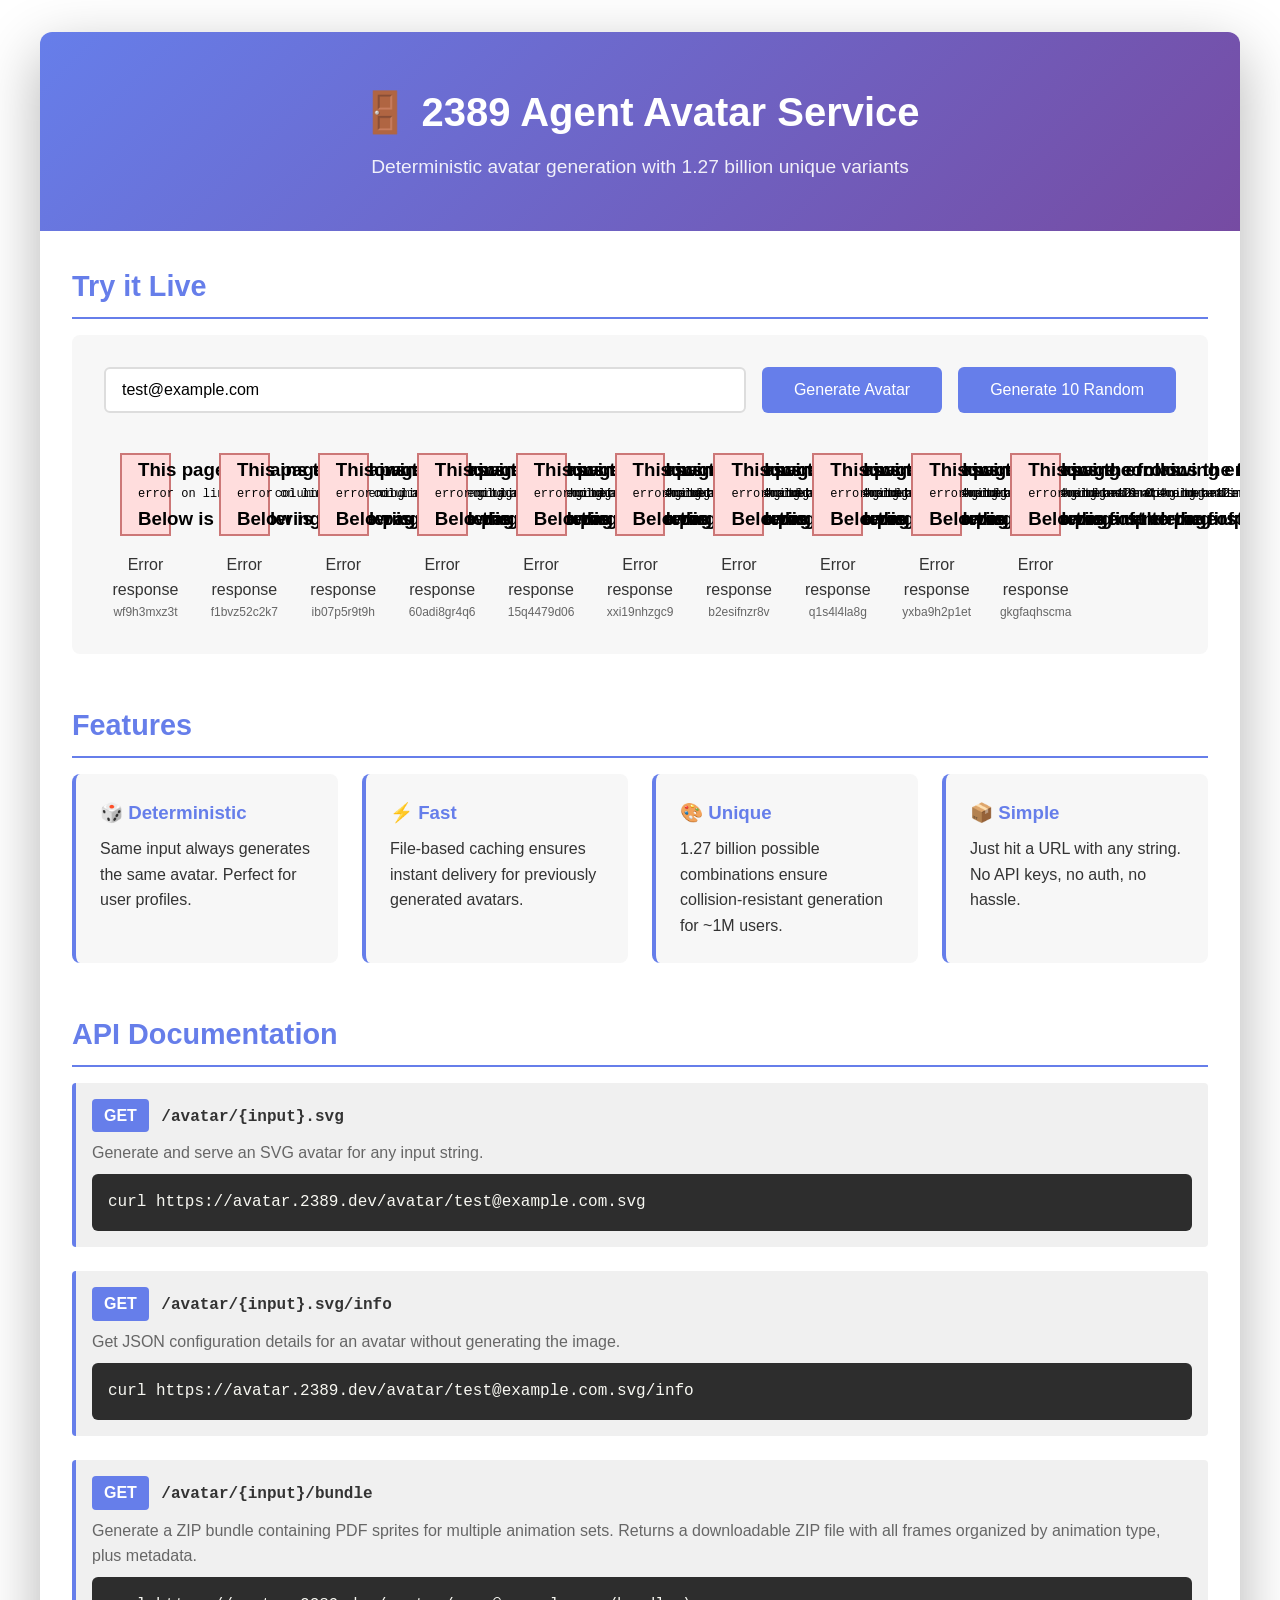
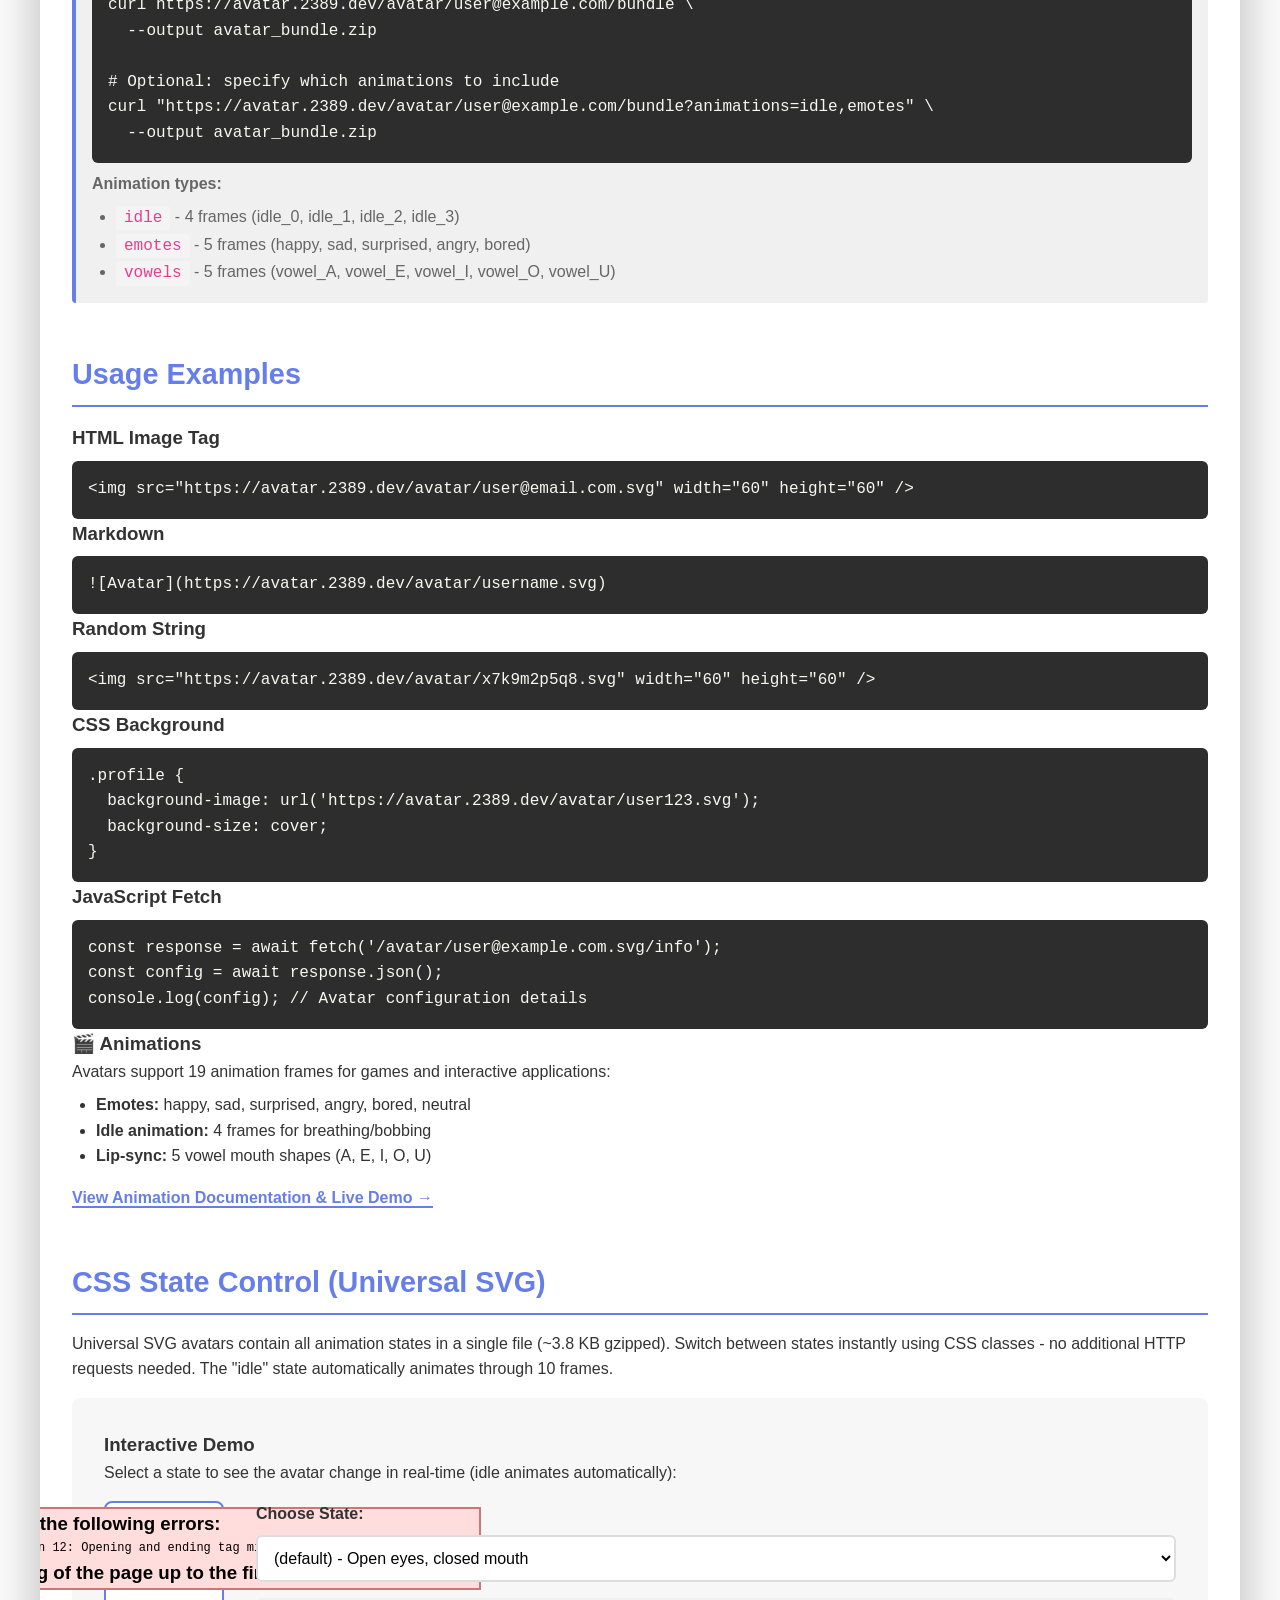
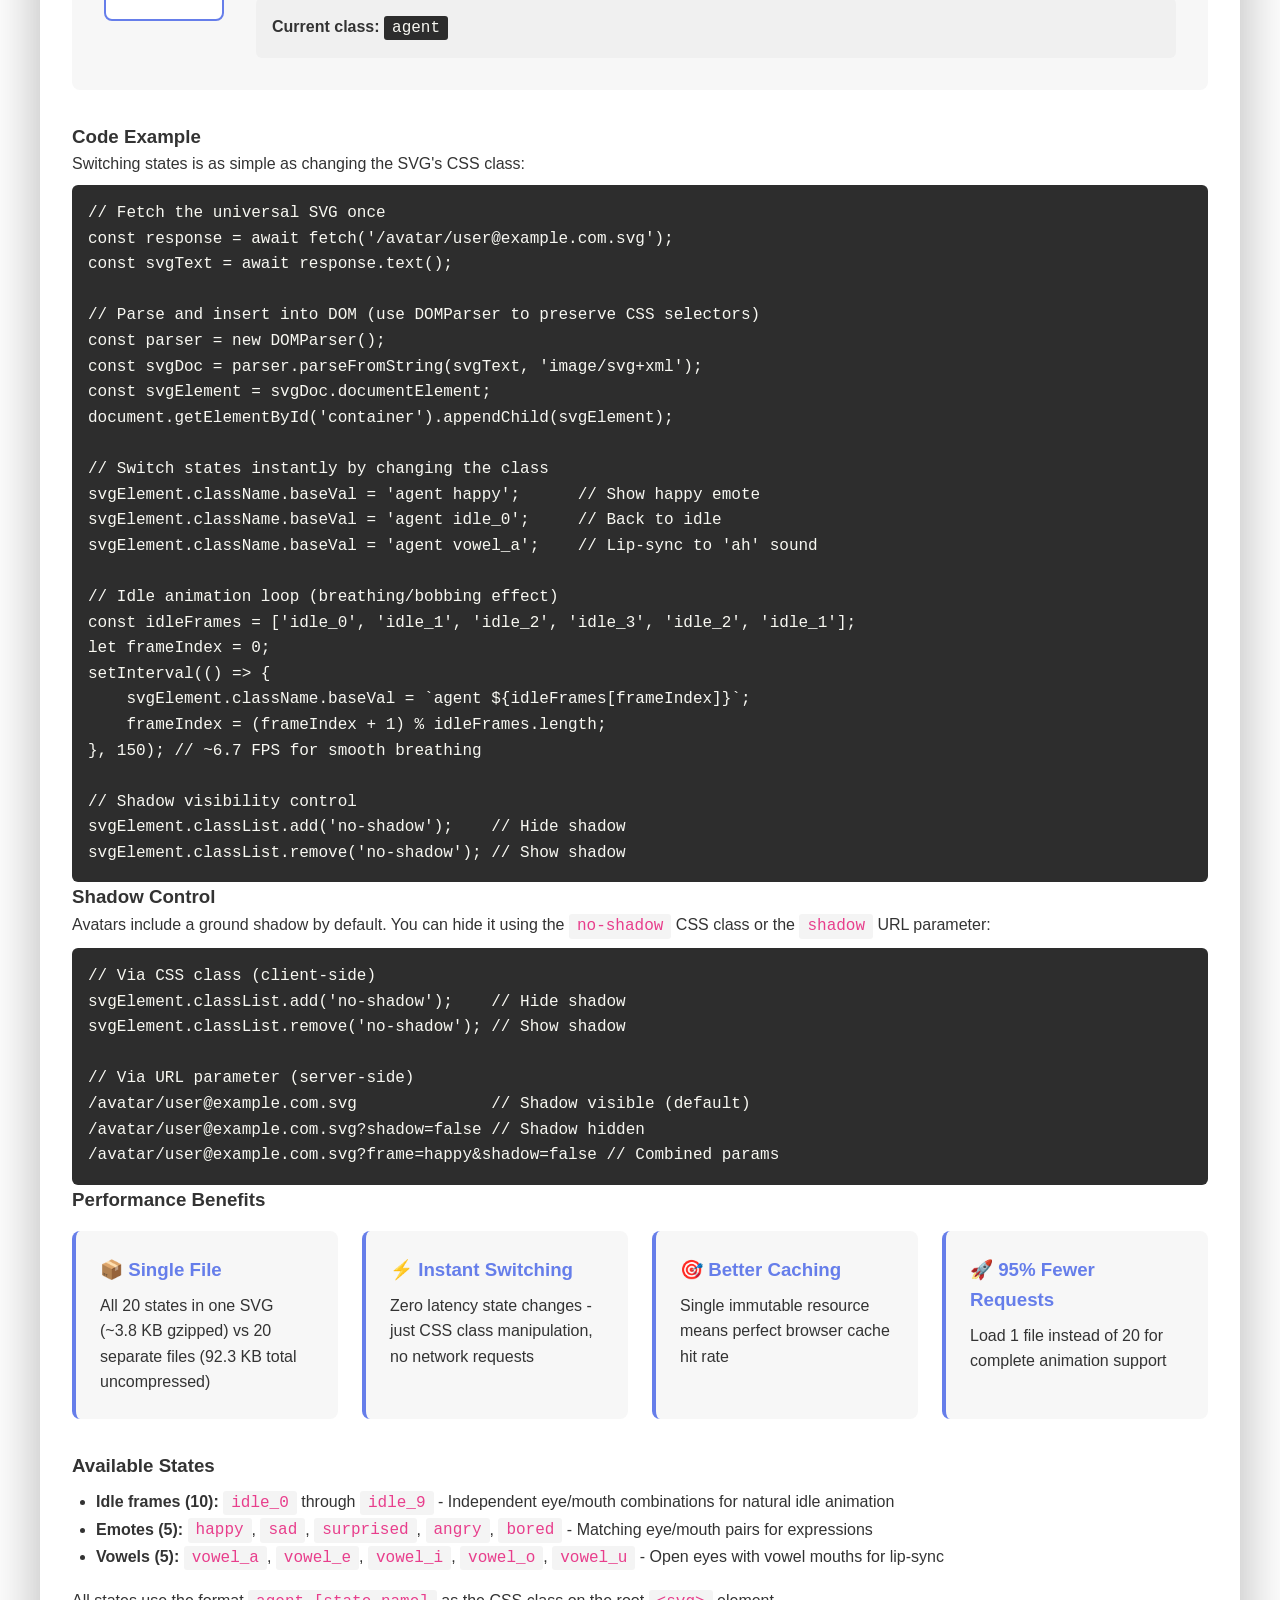
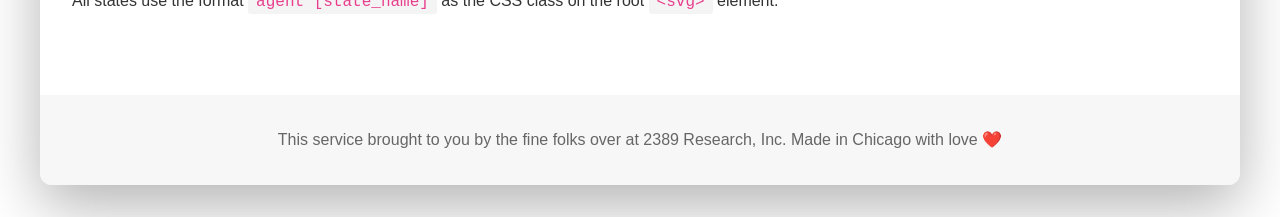
==== commit 132dceef: "docs: add shadow control documentation and fix animation buttons 1. Added shadow control documentati" ====
--- a/static/index.html
+++ b/static/index.html
@@ -435,7 +435,22 @@
 setInterval(() => {
     svgElement.className.baseVal = `agent ${idleFrames[frameIndex]}`;
     frameIndex = (frameIndex + 1) % idleFrames.length;
-}, 150); // ~6.7 FPS for smooth breathing</code></pre>
+}, 150); // ~6.7 FPS for smooth breathing
+
+// Shadow visibility control
+svgElement.classList.add('no-shadow');    // Hide shadow
+svgElement.classList.remove('no-shadow'); // Show shadow</code></pre>
+
+                <h3>Shadow Control</h3>
+                <p>Avatars include a ground shadow by default. You can hide it using the <code>no-shadow</code> CSS class or the <code>shadow</code> URL parameter:</p>
+                <pre><code>// Via CSS class (client-side)
+svgElement.classList.add('no-shadow');    // Hide shadow
+svgElement.classList.remove('no-shadow'); // Show shadow
+
+// Via URL parameter (server-side)
+/avatar/user@example.com.svg              // Shadow visible (default)
+/avatar/user@example.com.svg?shadow=false // Shadow hidden
+/avatar/user@example.com.svg?frame=happy&shadow=false // Combined params</code></pre>
 
                 <h3>Performance Benefits</h3>
                 <div class="features" style="margin-top: 1rem;">
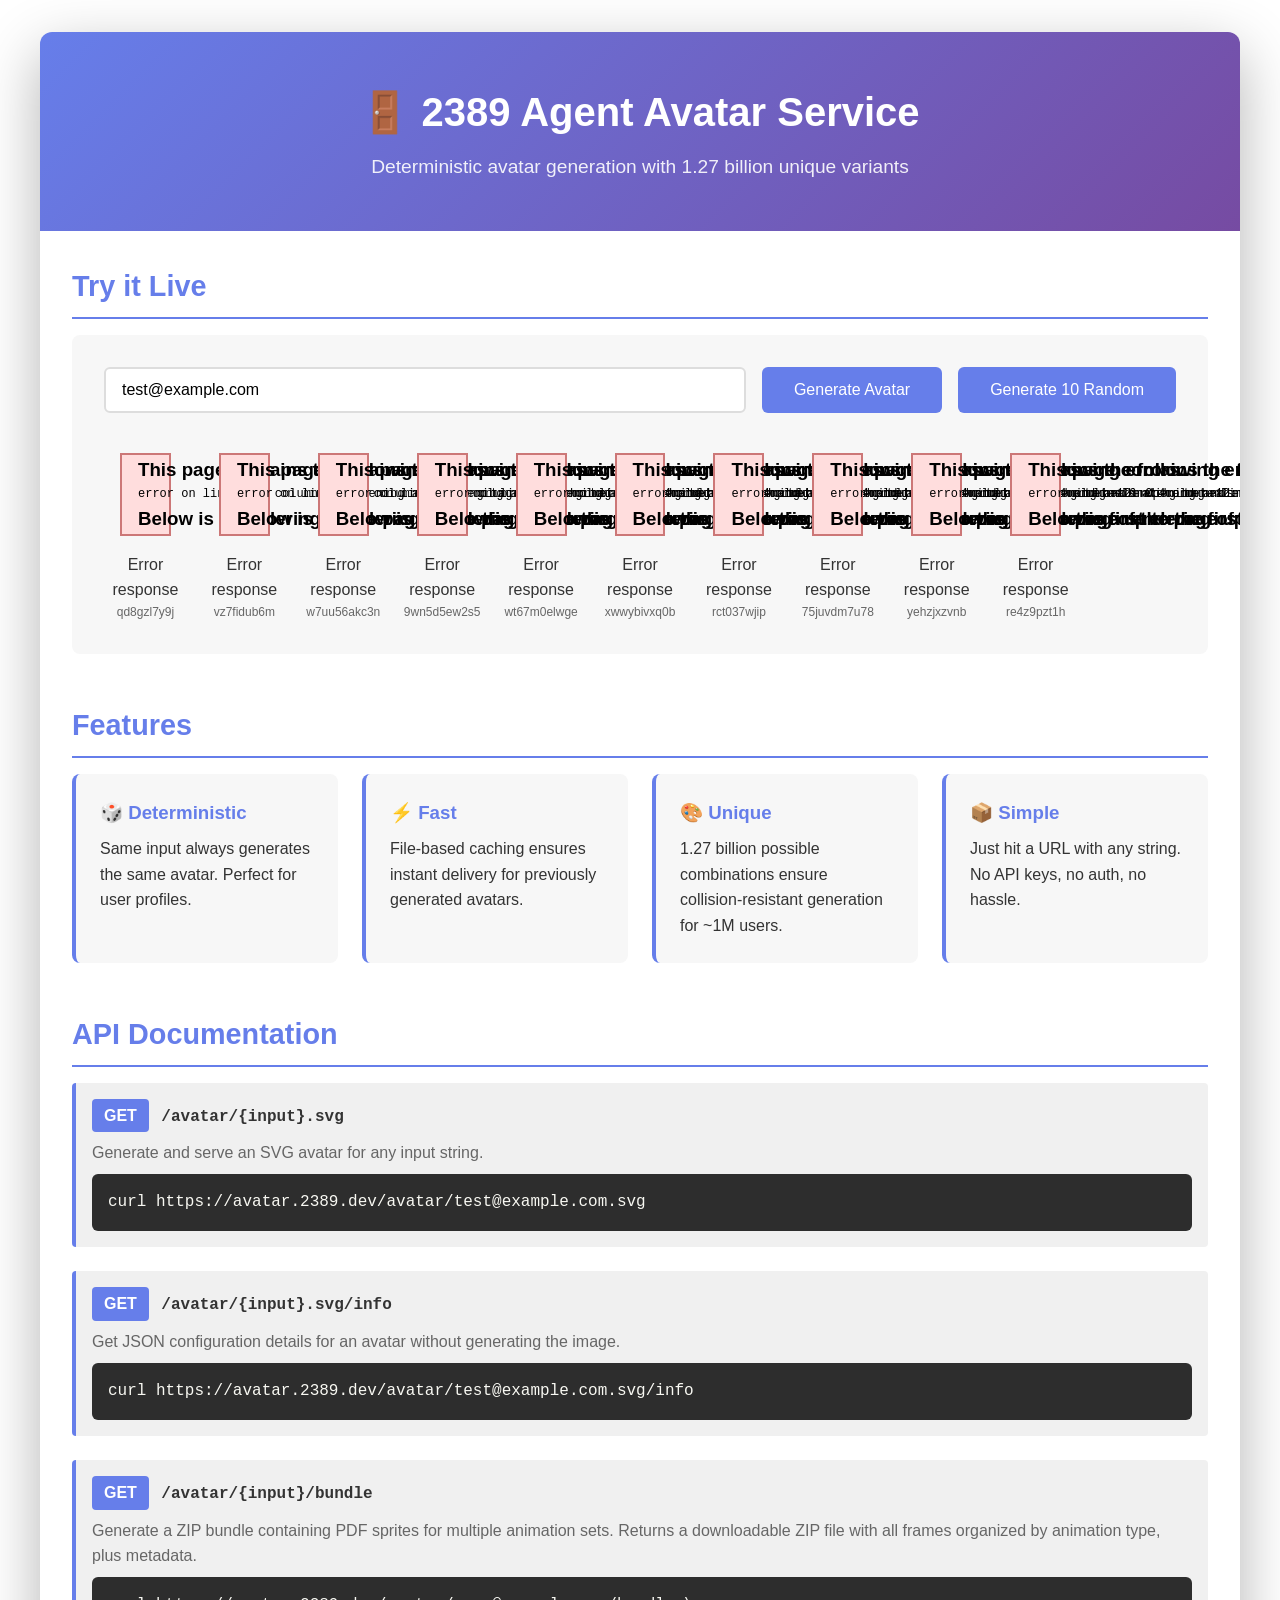
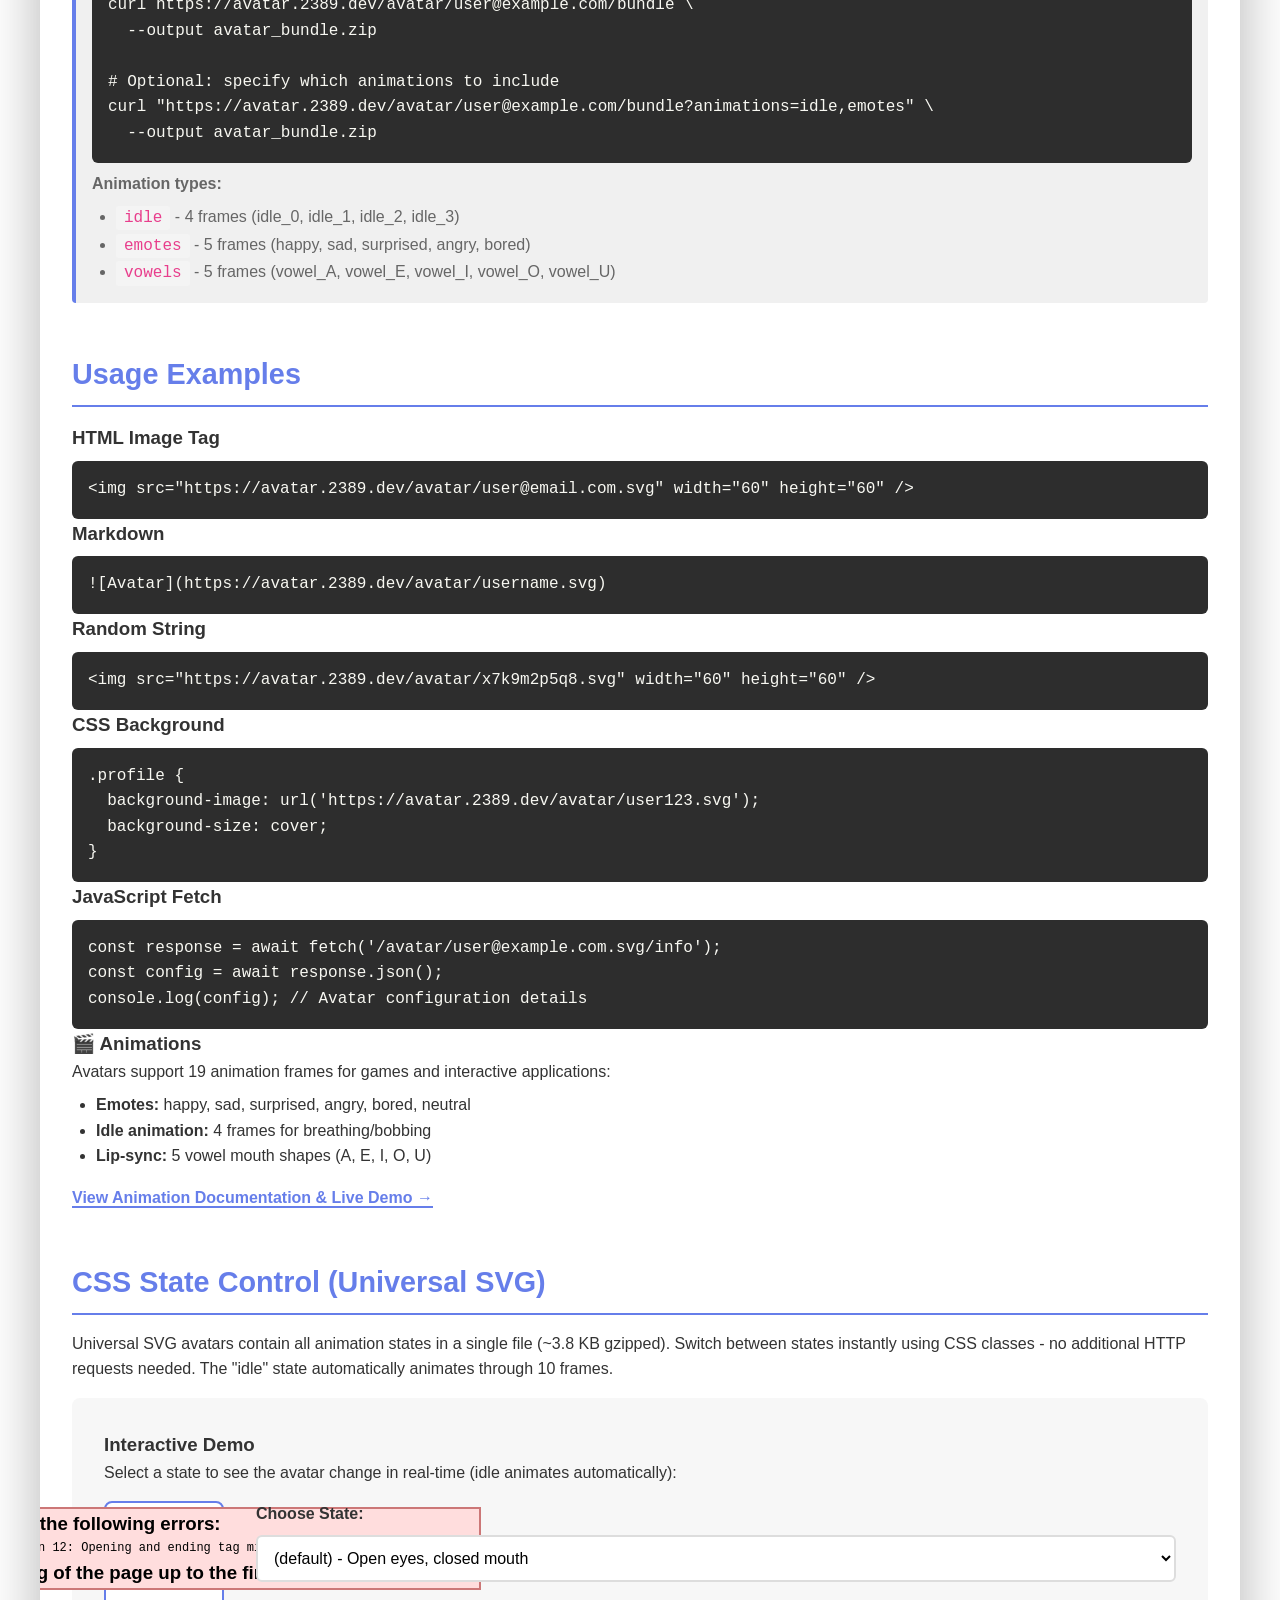
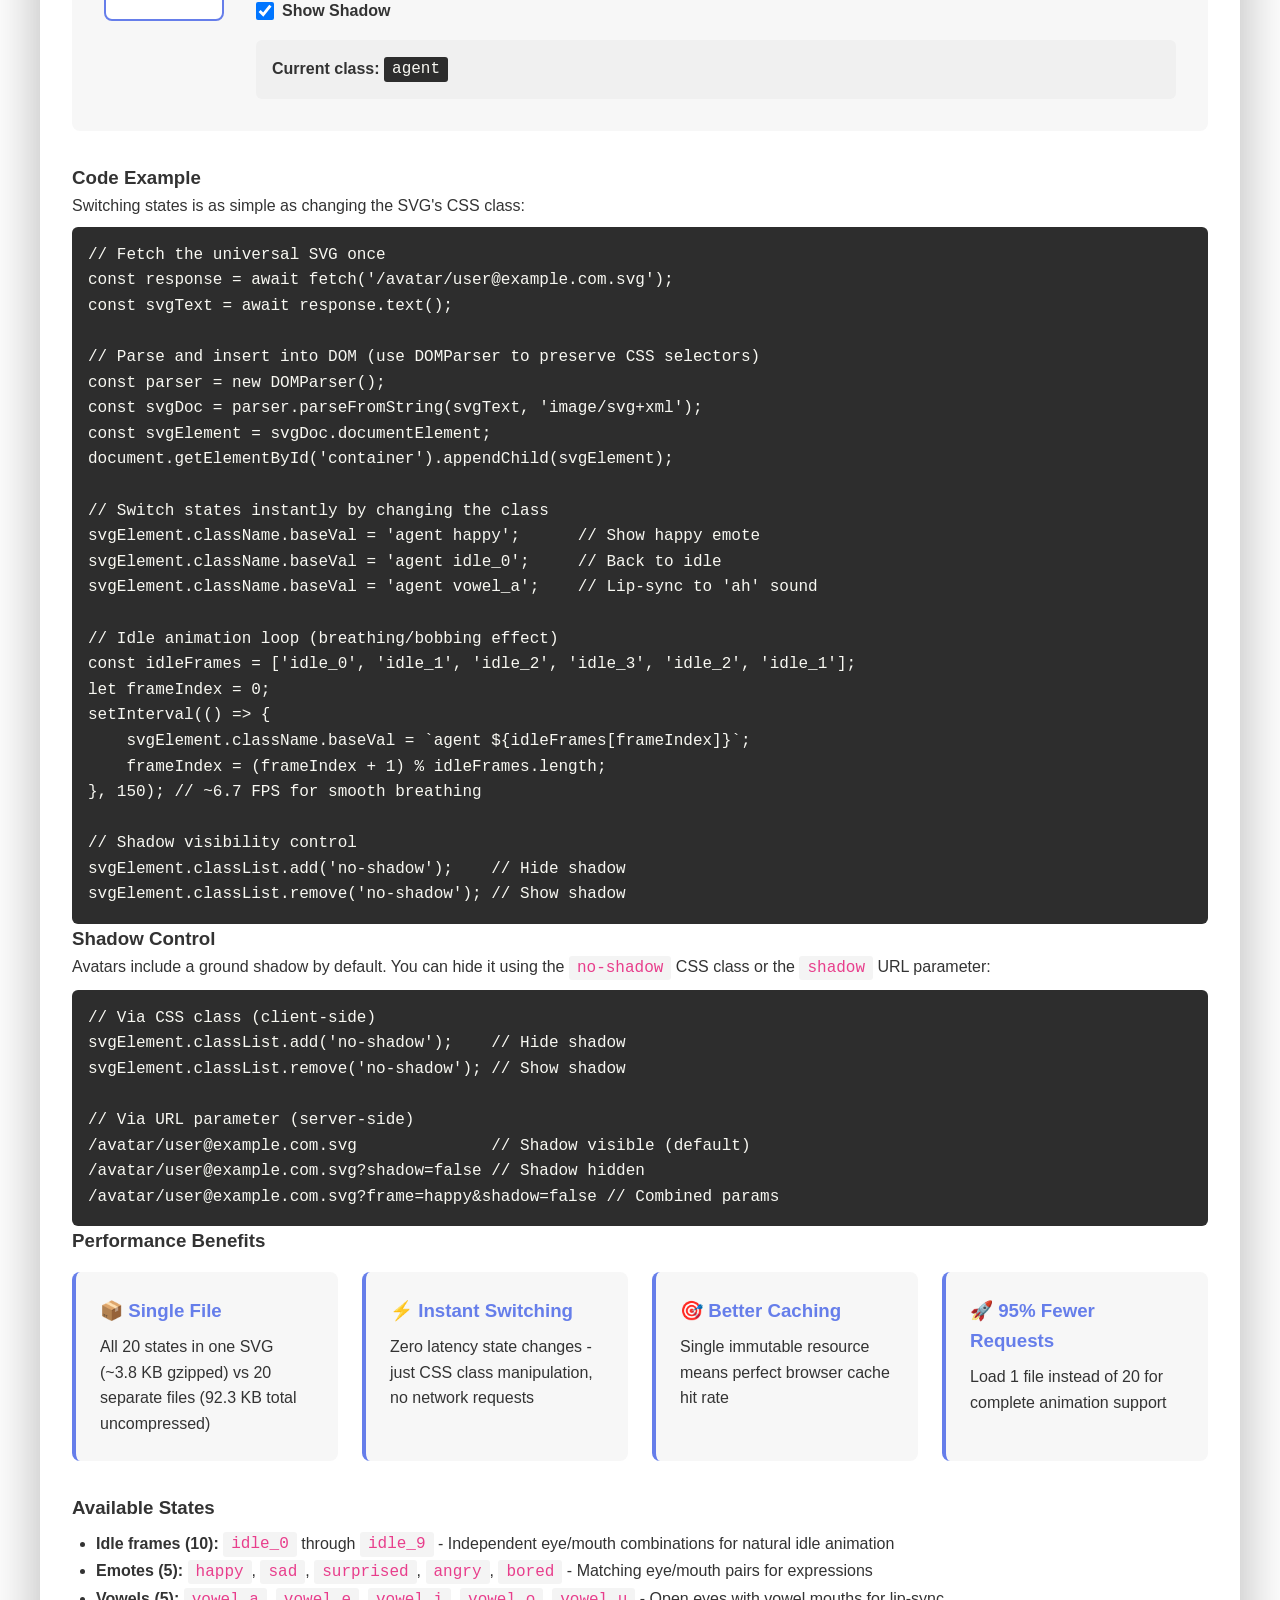
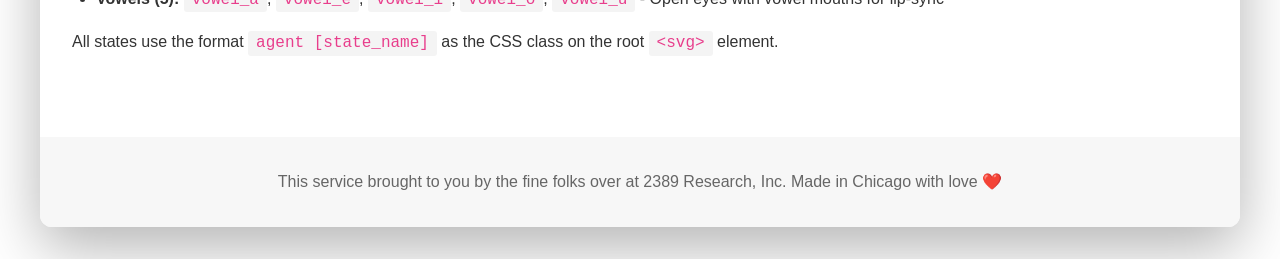
==== commit 3e9e8748: "feat: add shadow toggle checkbox to interactive demo Added a "Show Shadow" checkbox to the CSS State" ====
--- a/static/index.html
+++ b/static/index.html
@@ -405,6 +405,13 @@
                                 </optgroup>
                             </select>
 
+                            <div style="margin-top: 1rem;">
+                                <label style="display: flex; align-items: center; gap: 0.5rem; cursor: pointer;">
+                                    <input type="checkbox" id="shadowToggle" checked style="width: 18px; height: 18px; cursor: pointer;">
+                                    <span style="font-weight: bold;">Show Shadow</span>
+                                </label>
+                            </div>
+
                             <div style="margin-top: 1rem; padding: 1rem; background: #f0f0f0; border-radius: 6px;">
                                 <strong>Current class:</strong> <code id="currentClass" style="background: #2d2d2d; color: #f8f8f2; padding: 0.2rem 0.5rem; border-radius: 3px;">agent</code>
                             </div>
@@ -579,12 +586,30 @@
             // Handle state changes
             select.addEventListener('change', (e) => {
                 const state = e.target.value;
+                const shadowToggle = document.getElementById('shadowToggle');
+                const noShadow = !shadowToggle.checked ? ' no-shadow' : '';
+
                 if (state) {
-                    svgElement.className.baseVal = `agent ${state}`;
-                    classDisplay.textContent = `agent ${state}`;
+                    svgElement.className.baseVal = `agent ${state}${noShadow}`;
+                    classDisplay.textContent = `agent ${state}${noShadow}`;
                 } else {
-                    svgElement.className.baseVal = 'agent';
-                    classDisplay.textContent = 'agent';
+                    svgElement.className.baseVal = `agent${noShadow}`;
+                    classDisplay.textContent = `agent${noShadow}`;
+                }
+            });
+
+            // Handle shadow toggle
+            const shadowToggle = document.getElementById('shadowToggle');
+            shadowToggle.addEventListener('change', (e) => {
+                const state = select.value;
+                const noShadow = !e.target.checked ? ' no-shadow' : '';
+
+                if (state) {
+                    svgElement.className.baseVal = `agent ${state}${noShadow}`;
+                    classDisplay.textContent = `agent ${state}${noShadow}`;
+                } else {
+                    svgElement.className.baseVal = `agent${noShadow}`;
+                    classDisplay.textContent = `agent${noShadow}`;
                 }
             });
         }
